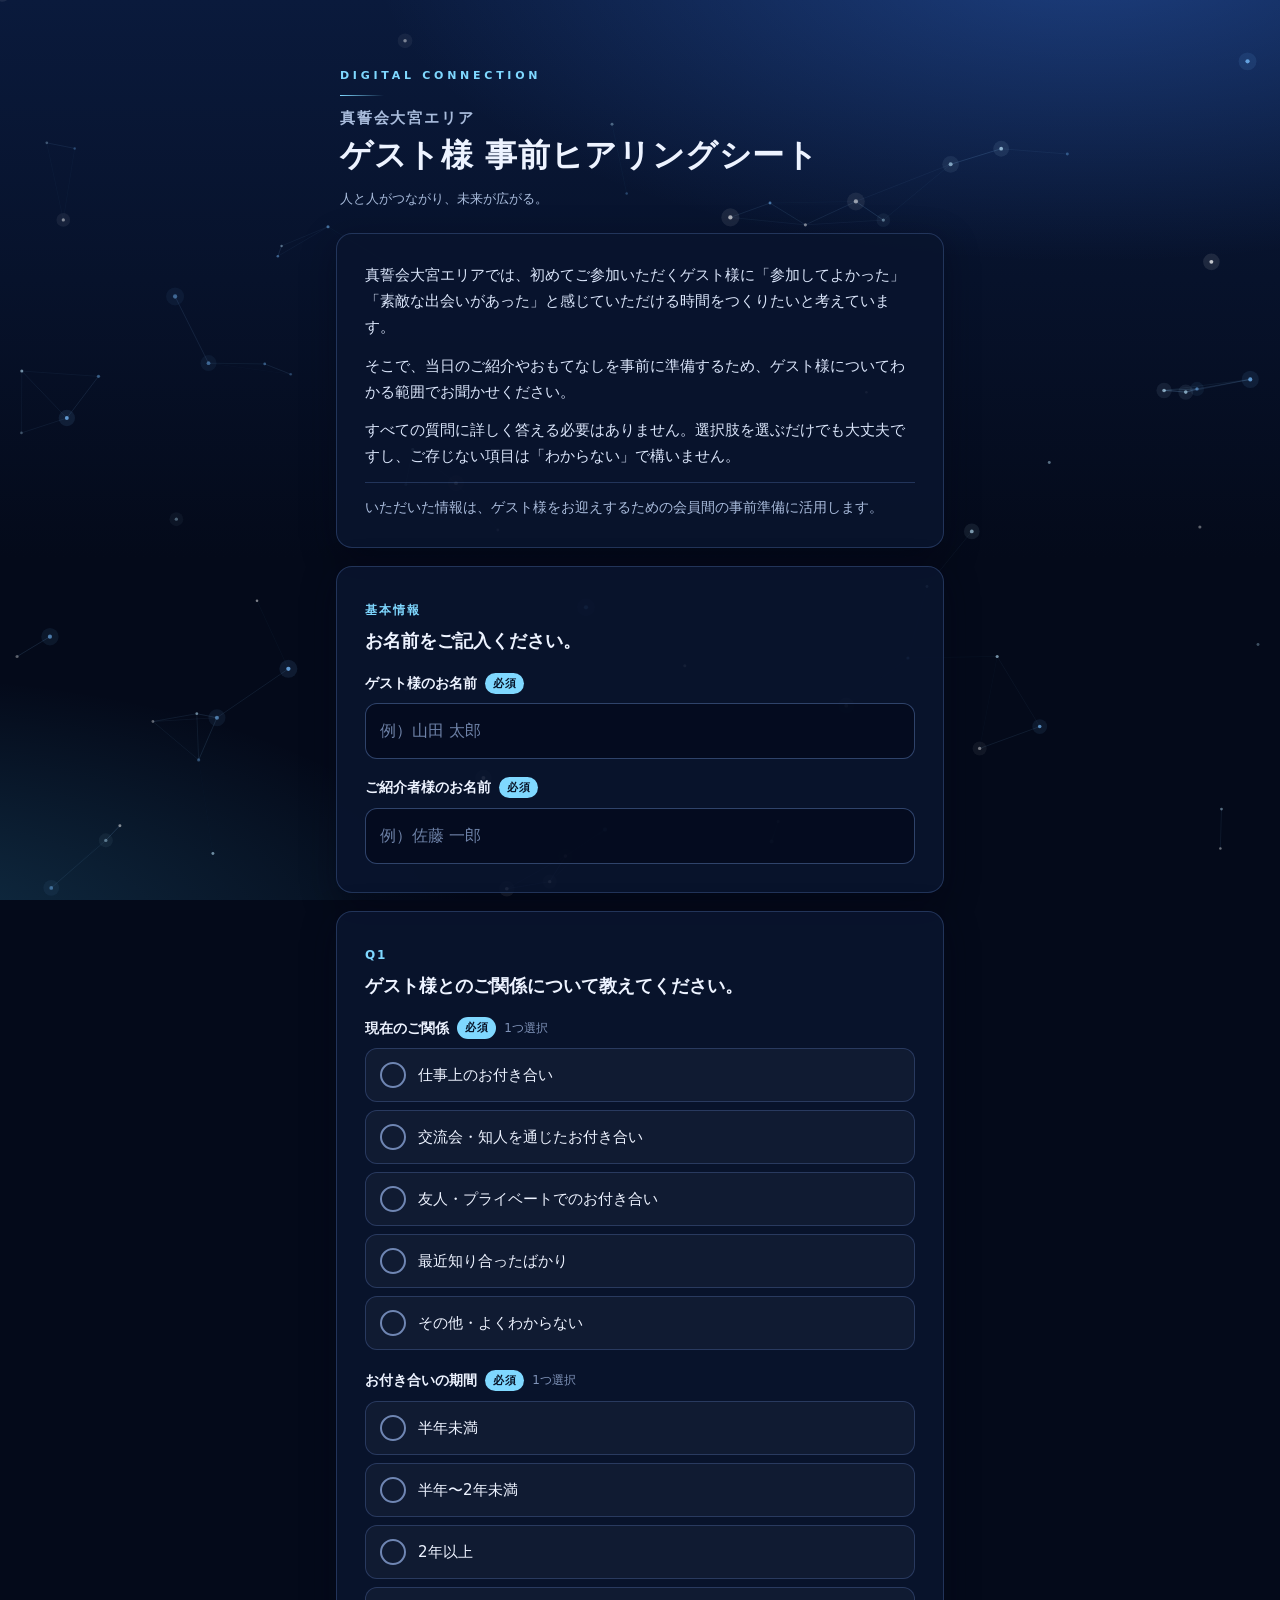
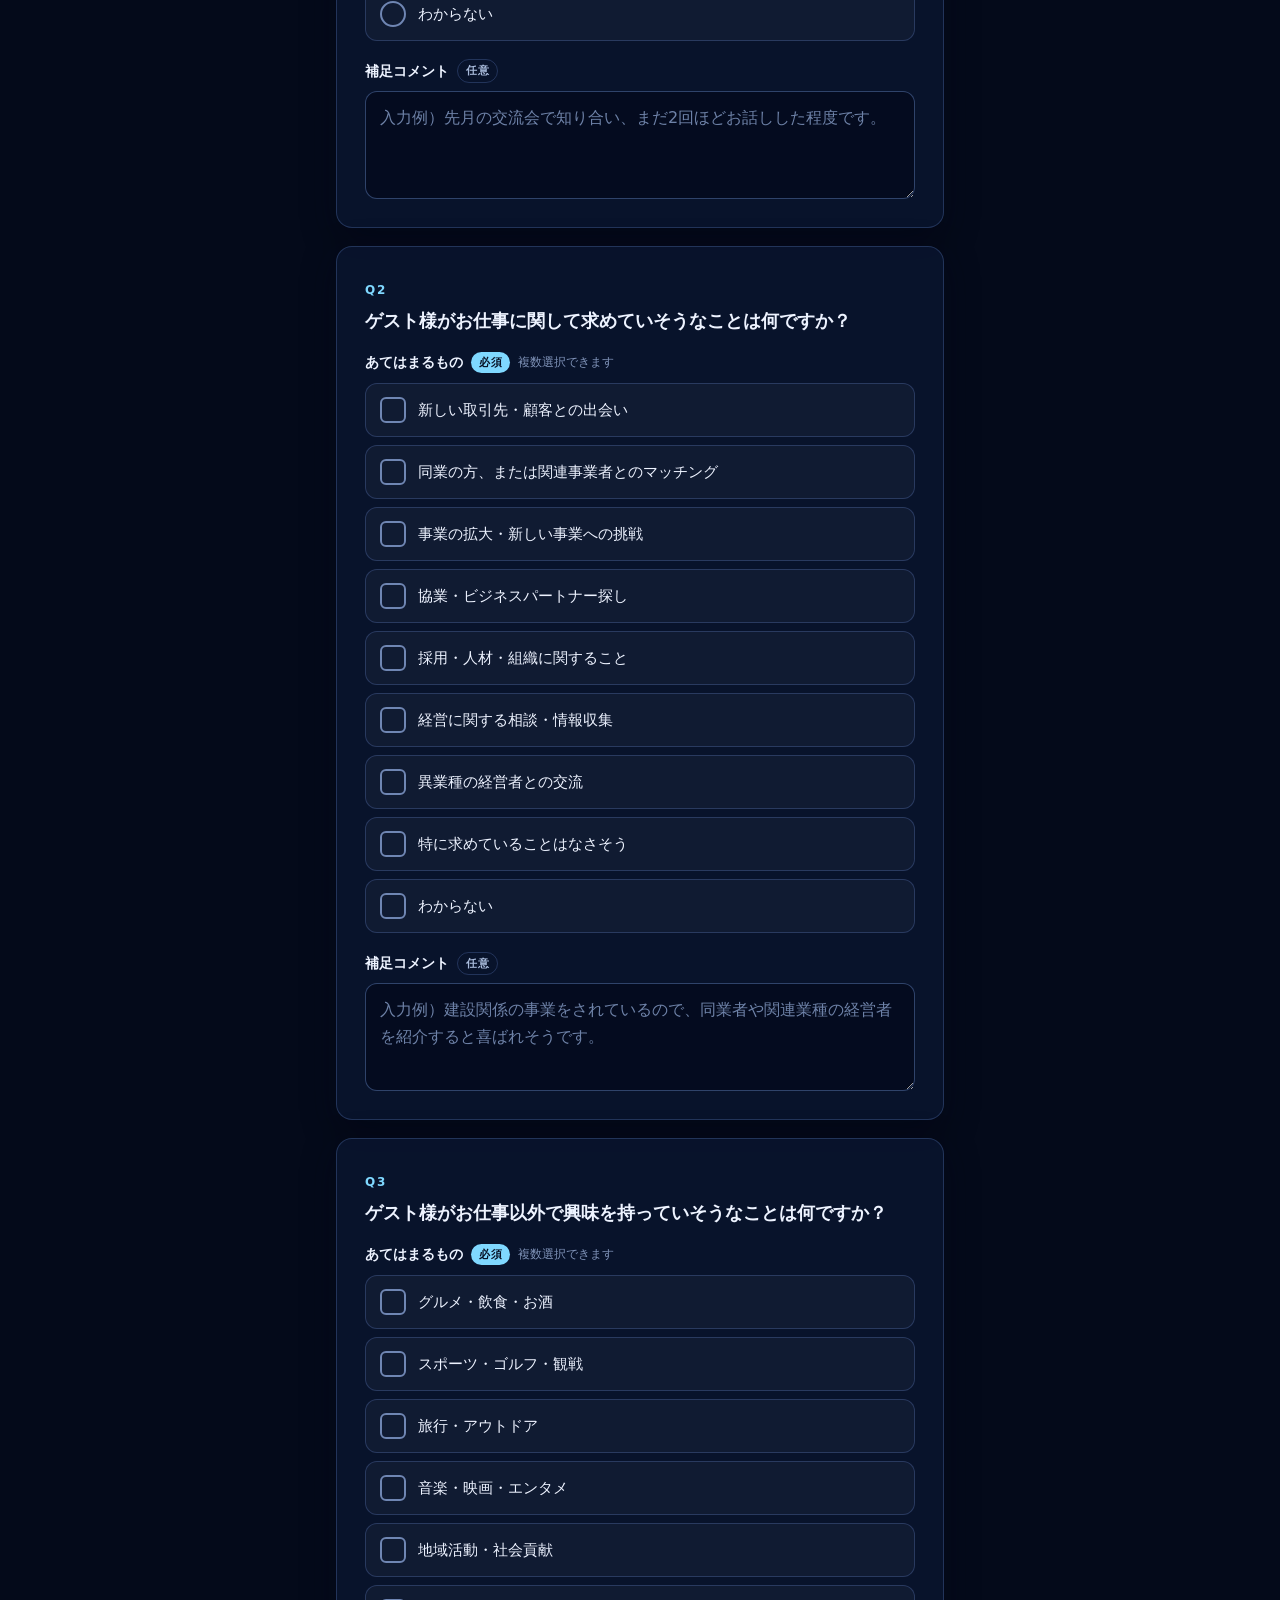
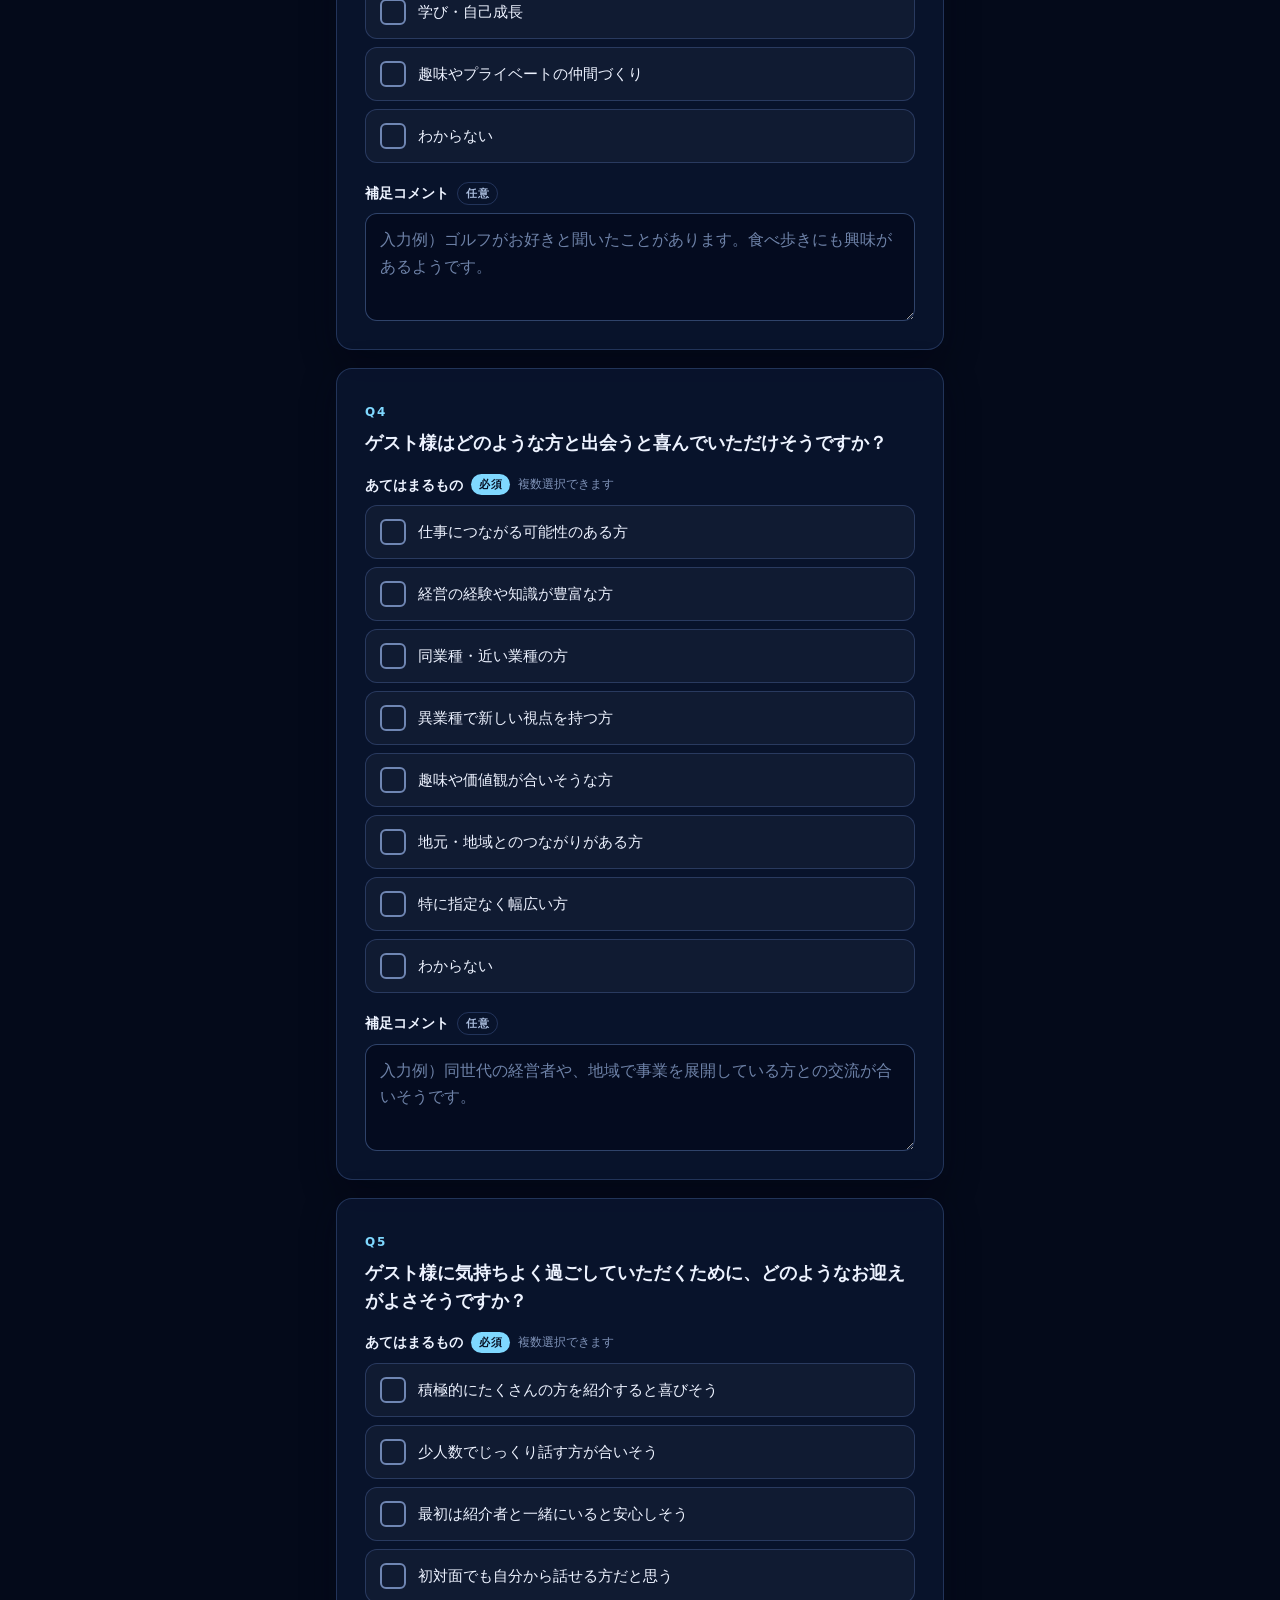
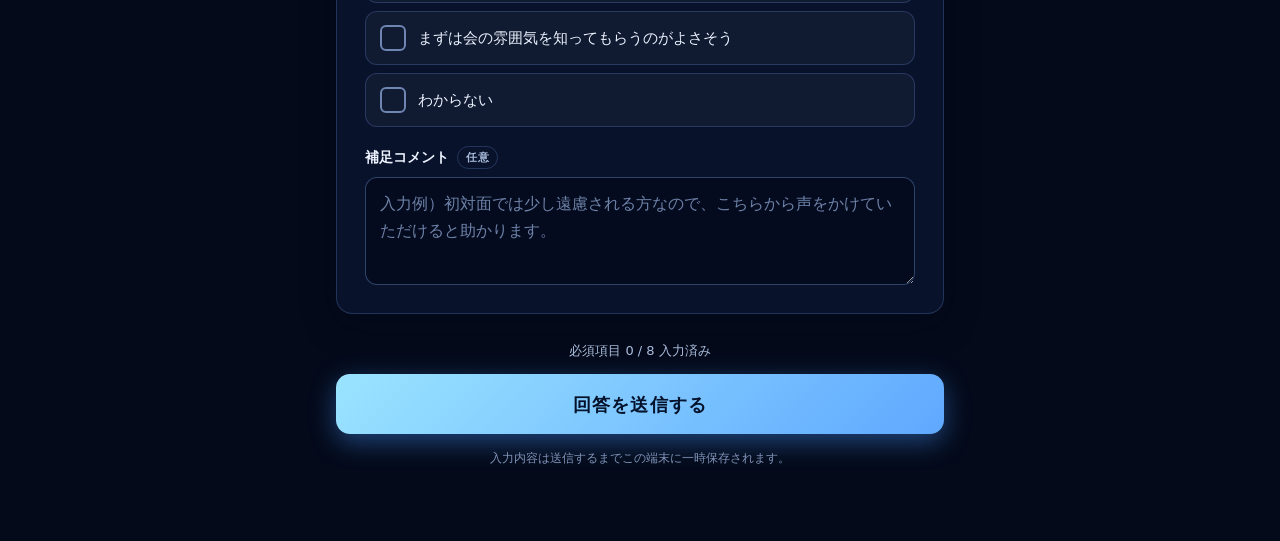
==== index.html @ bcf7fcce "真誓会大宮エリア ゲスト様事前ヒアリング 画面一式 Co-Authored-By: Claude Fable 5.2 <noreply@anthropic.com>" ====
<!doctype html>
<html lang="ja">
<head>
<meta charset="utf-8">
<meta name="viewport" content="width=device-width, initial-scale=1, viewport-fit=cover">
<meta name="robots" content="noindex, nofollow, noarchive">
<meta name="referrer" content="no-referrer">
<meta name="format-detection" content="telephone=no">
<meta name="theme-color" content="#0a1a3c">
<title>真誓会大宮エリア ゲスト様 事前ヒアリングシート</title>
<link rel="stylesheet" href="css/style.css">
</head>
<body>
<div class="bg-base" aria-hidden="true"></div>
<canvas id="bg" aria-hidden="true"></canvas>

<main class="wrap">
  <header class="hero">
    <p class="eyebrow">DIGITAL CONNECTION</p>
    <h1><span class="org">真誓会大宮エリア</span>ゲスト様 事前ヒアリングシート</h1>
    <p class="tagline">人と人がつながり、未来が広がる。</p>
  </header>

  <div id="formView">
    <section class="card intro" aria-label="ご案内">
      <p>真誓会大宮エリアでは、初めてご参加いただくゲスト様に「参加してよかった」「素敵な出会いがあった」と感じていただける時間をつくりたいと考えています。</p>
      <p>そこで、当日のご紹介やおもてなしを事前に準備するため、ゲスト様についてわかる範囲でお聞かせください。</p>
      <p>すべての質問に詳しく答える必要はありません。選択肢を選ぶだけでも大丈夫ですし、ご存じない項目は「わからない」で構いません。</p>
      <p class="purpose">いただいた情報は、ゲスト様をお迎えするための会員間の事前準備に活用します。</p>
    </section>

    <form id="form" novalidate autocomplete="off">
      <section class="card" aria-labelledby="basicTitle">
        <span class="qno">基本情報</span>
        <h2 id="basicTitle">お名前をご記入ください。</h2>
        <div class="field" id="wrap-guest">
          <label class="field-label" for="guest">ゲスト様のお名前 <span class="tag req">必須</span></label>
          <input type="text" id="guest" name="guest" maxlength="60" placeholder="例）山田 太郎" enterkeyhint="next" aria-describedby="err-guest">
          <p class="err" id="err-guest" role="alert"></p>
        </div>
        <div class="field" id="wrap-introducer">
          <label class="field-label" for="introducer">ご紹介者様のお名前 <span class="tag req">必須</span></label>
          <input type="text" id="introducer" name="introducer" maxlength="60" placeholder="例）佐藤 一郎" enterkeyhint="next" aria-describedby="err-introducer">
          <p class="err" id="err-introducer" role="alert"></p>
        </div>
      </section>

      <div id="questions"></div>

      <div class="submit-area">
        <p class="notice" id="formError" role="alert" hidden></p>
        <p class="progress" id="progress" aria-live="polite"></p>
        <button type="submit" class="btn" id="submitBtn">回答を送信する</button>
        <p class="note-small">入力内容は送信するまでこの端末に一時保存されます。</p>
      </div>
    </form>
  </div>

  <section class="card done" id="doneView" hidden tabindex="-1" aria-labelledby="doneTitle">
    <div class="mark" aria-hidden="true">
      <svg width="30" height="30" viewBox="0 0 30 30"><path d="M6 15.5l6 6L24 8.5" fill="none" stroke="#7fd8ff" stroke-width="3" stroke-linecap="round" stroke-linejoin="round"/></svg>
    </div>
    <h2 id="doneTitle">ご回答ありがとうございました。</h2>
    <p>いただいた情報をもとに、ゲスト様にとって有意義な時間となるよう、真誓会大宮エリアの会員一同でお迎えいたします。</p>
    <button type="button" class="btn ghost" id="againBtn">別のゲスト様について回答する</button>
  </section>
</main>

<script src="js/config.js"></script>
<script src="js/questions.js"></script>
<script src="js/bg.js"></script>
<script src="js/form.js"></script>
</body>
</html>
---- css/style.css ----
:root {
  --bg0: #040a1a;
  --bg1: #0a1a3c;
  --card: rgba(9, 20, 46, 0.9);
  --card-line: rgba(130, 175, 255, 0.22);
  --text: #edf3ff;
  --sub: #a9bcdc;
  --faint: #7f93b8;
  --cyan: #7fd8ff;
  --blue: #4f93ff;
  --sel-bg: rgba(79, 147, 255, 0.24);
  --err: #ffb4a8;
  --err-bg: rgba(255, 110, 90, 0.14);
  --radius: 16px;
  color-scheme: dark;
}
* { box-sizing: border-box; }
html { -webkit-text-size-adjust: 100%; text-size-adjust: 100%; }
body {
  margin: 0;
  min-height: 100vh;
  color: var(--text);
  background: var(--bg0);
  font-family: "Hiragino Sans", "Hiragino Kaku Gothic ProN", "Yu Gothic UI", "Yu Gothic", "Noto Sans JP", "BIZ UDPGothic", Meiryo, system-ui, sans-serif;
  font-size: 16px;
  line-height: 1.75;
  -webkit-font-smoothing: antialiased;
}
/* 背景：静止したグラデーションの上に、光点のキャンバスを重ねる。どちらも操作を受け取らない */
.bg-base, #bg {
  position: fixed; left: 0; top: 0; width: 100vw; height: 100vh; height: 100lvh;
  pointer-events: none; z-index: 0;
}
.bg-base {
  background:
    radial-gradient(90% 55% at 85% -5%, rgba(64, 132, 255, 0.34), transparent 62%),
    radial-gradient(80% 50% at -10% 105%, rgba(70, 200, 255, 0.2), transparent 60%),
    linear-gradient(180deg, var(--bg1) 0%, var(--bg0) 62%);
}
.wrap { position: relative; z-index: 1; width: 100%; max-width: 640px; margin: 0 auto; padding: 28px 16px 72px; }
.wrap.wide { max-width: 860px; }

.hero { padding: 18px 4px 22px; }
.eyebrow { margin: 0 0 12px; font-size: 11px; letter-spacing: 0.34em; color: var(--cyan); font-weight: 600; }
.eyebrow::after { content: ""; display: block; width: 44px; height: 1px; margin-top: 10px; background: linear-gradient(90deg, var(--cyan), transparent); }
h1 { margin: 0; font-size: 26px; line-height: 1.4; font-weight: 700; letter-spacing: 0.02em; text-wrap: balance; }
h1 .org { display: block; font-size: 15px; font-weight: 600; color: var(--sub); letter-spacing: 0.12em; margin-bottom: 4px; }
.tagline { margin: 10px 0 0; font-size: 13px; color: var(--sub); }

.card {
  background: var(--card);
  border: 1px solid var(--card-line);
  border-radius: var(--radius);
  padding: 22px 18px;
  margin: 0 0 18px;
  box-shadow: 0 10px 34px rgba(0, 6, 22, 0.42);
}
.card p { margin: 0 0 12px; }
.card p:last-child { margin-bottom: 0; }
.intro { font-size: 15px; color: #dbe6fb; }
.intro .purpose { padding-top: 12px; border-top: 1px solid var(--card-line); color: var(--sub); font-size: 14px; }

.qno { display: inline-block; font-size: 12px; font-weight: 700; letter-spacing: 0.16em; color: var(--cyan); margin-bottom: 6px; }
h2 { margin: 0 0 16px; font-size: 18px; line-height: 1.55; font-weight: 700; text-wrap: pretty; }
.part { margin: 0 0 18px; padding: 0; border: 0; min-width: 0; }
.part-label, .field-label { display: flex; flex-wrap: wrap; align-items: center; gap: 8px; margin: 0 0 8px; padding: 0; font-size: 14px; font-weight: 700; color: var(--text); }
.tag { font-size: 11px; font-weight: 700; padding: 1px 8px; border-radius: 99px; letter-spacing: 0.06em; white-space: nowrap; }
.tag.req { color: #071226; background: var(--cyan); }
.tag.opt { color: var(--sub); border: 1px solid var(--card-line); }
.hint { font-size: 12px; font-weight: 400; color: var(--faint); }

.opts { display: grid; gap: 8px; }
.opt { position: relative; display: block; }
.opt input { position: absolute; opacity: 0; width: 1px; height: 1px; margin: 0; left: 18px; top: 50%; }
.opt span {
  display: flex; align-items: center; gap: 12px;
  min-height: 54px; padding: 11px 14px;
  border: 1px solid var(--card-line); border-radius: 12px;
  background: rgba(255, 255, 255, 0.035);
  font-size: 15px; line-height: 1.5; cursor: pointer;
  transition: background-color 0.15s, border-color 0.15s;
  -webkit-tap-highlight-color: transparent; user-select: none;
}
.opt span::before {
  content: ""; flex: 0 0 22px; width: 22px; height: 22px;
  border: 2px solid #6f86b3; border-radius: 6px; background: transparent center / 14px no-repeat;
}
.opt input[type="radio"] + span::before { border-radius: 50%; }
.opt input:checked + span { background: var(--sel-bg); border-color: var(--cyan); color: #fff; font-weight: 700; }
.opt input:checked + span::before {
  border-color: var(--cyan); background-color: var(--cyan);
  background-image: url("data:image/svg+xml,%3Csvg xmlns='http://www.w3.org/2000/svg' viewBox='0 0 14 14'%3E%3Cpath d='M2.5 7.4l3 3 6-6.6' fill='none' stroke='%23071226' stroke-width='2.2' stroke-linecap='round' stroke-linejoin='round'/%3E%3C/svg%3E");
}
.opt input:focus-visible + span { outline: 2px solid #fff; outline-offset: 2px; }

input[type="text"], input[type="search"], textarea {
  display: block; width: 100%;
  font: inherit; font-size: 16px; color: var(--text);
  background: rgba(2, 8, 24, 0.6);
  border: 1px solid rgba(130, 175, 255, 0.34); border-radius: 12px;
  padding: 13px 14px; min-height: 52px;
  -webkit-appearance: none; appearance: none;
}
textarea { resize: vertical; min-height: 96px; line-height: 1.65; }
input::placeholder, textarea::placeholder { color: #6e82a8; opacity: 1; }
input:focus, textarea:focus { outline: none; border-color: var(--cyan); box-shadow: 0 0 0 3px rgba(127, 216, 255, 0.22); }
.field { margin: 0 0 16px; }
.field:last-child, .part:last-child { margin-bottom: 0; }

.err { display: none; margin: 8px 0 0; padding: 8px 12px; border-radius: 10px; font-size: 14px; font-weight: 700; color: var(--err); background: var(--err-bg); border: 1px solid rgba(255, 140, 120, 0.4); }
.err.on { display: block; }
.has-err > .opts .opt span, .has-err > input { border-color: rgba(255, 140, 120, 0.7); }

.submit-area { margin-top: 26px; }
.progress { margin: 0 0 12px; font-size: 13px; color: var(--sub); text-align: center; }
.btn {
  display: flex; align-items: center; justify-content: center; gap: 10px;
  width: 100%; min-height: 60px; padding: 14px 20px;
  font: inherit; font-size: 18px; font-weight: 700; letter-spacing: 0.06em;
  color: #04122b; border: 0; border-radius: 14px; cursor: pointer;
  background: linear-gradient(135deg, #9be4ff 0%, #5fa8ff 100%);
  box-shadow: 0 8px 26px rgba(70, 150, 255, 0.42);
  -webkit-tap-highlight-color: transparent;
}
.btn:active { transform: translateY(1px); }
.btn:focus-visible { outline: 3px solid #fff; outline-offset: 3px; }
.btn[disabled] { opacity: 0.7; cursor: default; }
.btn.ghost { min-height: 50px; font-size: 15px; color: var(--text); background: rgba(255, 255, 255, 0.06); border: 1px solid var(--card-line); box-shadow: none; letter-spacing: 0.02em; }
.btn.small { width: auto; min-height: 46px; padding: 8px 16px; font-size: 14px; }
.spin { width: 20px; height: 20px; border: 3px solid rgba(4, 18, 43, 0.25); border-top-color: #04122b; border-radius: 50%; animation: spin 0.8s linear infinite; }
.ghost .spin, .loading .spin { border-color: rgba(255, 255, 255, 0.2); border-top-color: var(--cyan); }
@keyframes spin { to { transform: rotate(360deg); } }
.notice { margin: 0 0 14px; padding: 12px 14px; border-radius: 12px; font-size: 15px; font-weight: 700; color: var(--err); background: var(--err-bg); border: 1px solid rgba(255, 140, 120, 0.45); }
.note-small { margin: 14px 0 0; font-size: 12px; color: var(--faint); text-align: center; }

.done { text-align: center; padding: 38px 20px; }
.done .mark { width: 64px; height: 64px; margin: 0 auto 18px; border-radius: 50%; display: grid; place-items: center; background: rgba(127, 216, 255, 0.16); border: 1px solid var(--cyan); }
.done h2 { font-size: 21px; }
.done p { font-size: 15px; color: #dbe6fb; text-align: left; }
.done .btn { margin-top: 22px; }
[hidden] { display: none !important; }

/* ---- 一覧・詳細（閲覧用） ---- */
.stats { display: grid; grid-template-columns: 1fr 1fr; gap: 12px; margin-bottom: 18px; }
.stat { background: var(--card); border: 1px solid var(--card-line); border-radius: var(--radius); padding: 14px 16px; }
.stat b { display: block; font-size: 30px; line-height: 1.2; font-weight: 700; font-variant-numeric: tabular-nums; }
.stat span { font-size: 12px; color: var(--sub); letter-spacing: 0.06em; }
.tools { display: grid; grid-template-columns: 1fr 1fr; gap: 10px; }
.tools .row { grid-column: 1 / -1; display: flex; gap: 10px; flex-wrap: wrap; }
.tools .row .btn { flex: 1 1 140px; }
.tools label { font-size: 12px; color: var(--sub); display: block; margin-bottom: 4px; }
.list-head { display: flex; align-items: baseline; justify-content: space-between; gap: 10px; margin: 0 4px 10px; }
.list-head h2 { margin: 0; font-size: 16px; }
.list-head span { font-size: 12px; color: var(--sub); }
.list { list-style: none; margin: 0 0 16px; padding: 0; display: grid; gap: 8px; }
.item {
  display: grid; grid-template-columns: auto 1fr auto; align-items: center; gap: 4px 14px;
  width: 100%; min-height: 64px; padding: 12px 16px; text-align: left;
  font: inherit; color: var(--text); cursor: pointer;
  background: var(--card); border: 1px solid var(--card-line); border-radius: 14px;
  -webkit-tap-highlight-color: transparent;
}
.item:hover, .item:focus-visible { border-color: var(--cyan); outline: none; }
.item time { font-size: 13px; color: var(--sub); font-variant-numeric: tabular-nums; white-space: nowrap; }
.item .name { font-size: 17px; font-weight: 700; overflow-wrap: anywhere; }
.item .by { grid-column: 2; font-size: 12px; color: var(--faint); overflow-wrap: anywhere; }
.item .chev { grid-row: 1 / span 2; grid-column: 3; color: var(--faint); }
.empty, .loading { padding: 28px 12px; text-align: center; color: var(--sub); font-size: 14px; display: flex; gap: 10px; align-items: center; justify-content: center; }
.detail-head { display: flex; gap: 10px; flex-wrap: wrap; margin-bottom: 14px; }
.kv { display: grid; grid-template-columns: 7.5em 1fr; gap: 6px 12px; margin: 0; font-size: 15px; }
.kv dt { color: var(--sub); font-size: 13px; padding-top: 2px; }
.kv dd { margin: 0; font-weight: 700; overflow-wrap: anywhere; }
.ans .sub-label { margin: 12px 0 6px; font-size: 12px; color: var(--sub); font-weight: 700; }
.chips { display: flex; flex-wrap: wrap; gap: 8px; margin: 0; padding: 0; list-style: none; }
.chips li { padding: 6px 12px; border-radius: 10px; font-size: 14px; line-height: 1.5; background: var(--sel-bg); border: 1px solid rgba(127, 216, 255, 0.5); }
.memo { margin: 6px 0 0; padding: 10px 12px; border-radius: 10px; background: rgba(2, 8, 24, 0.55); border: 1px solid var(--card-line); font-size: 15px; white-space: pre-wrap; overflow-wrap: anywhere; }
.memo.none { color: var(--faint); }
.toast { position: fixed; left: 50%; bottom: 24px; transform: translateX(-50%); z-index: 5; padding: 10px 18px; border-radius: 99px; background: #e9f3ff; color: #04122b; font-size: 14px; font-weight: 700; box-shadow: 0 8px 24px rgba(0, 0, 0, 0.4); max-width: calc(100vw - 32px); }

@media (min-width: 700px) {
  .wrap { padding-top: 48px; }
  h1 { font-size: 32px; }
  .card { padding: 28px 28px; }
  .tools { grid-template-columns: 1fr 1fr auto; align-items: end; }
  .tools .row { grid-column: auto; flex-wrap: nowrap; }
  .tools .row .btn { flex: 0 0 auto; }
}
@media (max-width: 400px) {
  .item { grid-template-columns: 1fr auto; }
  .item time { grid-column: 1; }
  .item .name, .item .by { grid-column: 1; }
  .item .chev { grid-column: 2; grid-row: 1 / span 3; }
}
@media (prefers-reduced-motion: reduce) {
  .spin { animation-duration: 2s; }
  .opt span { transition: none; }
}
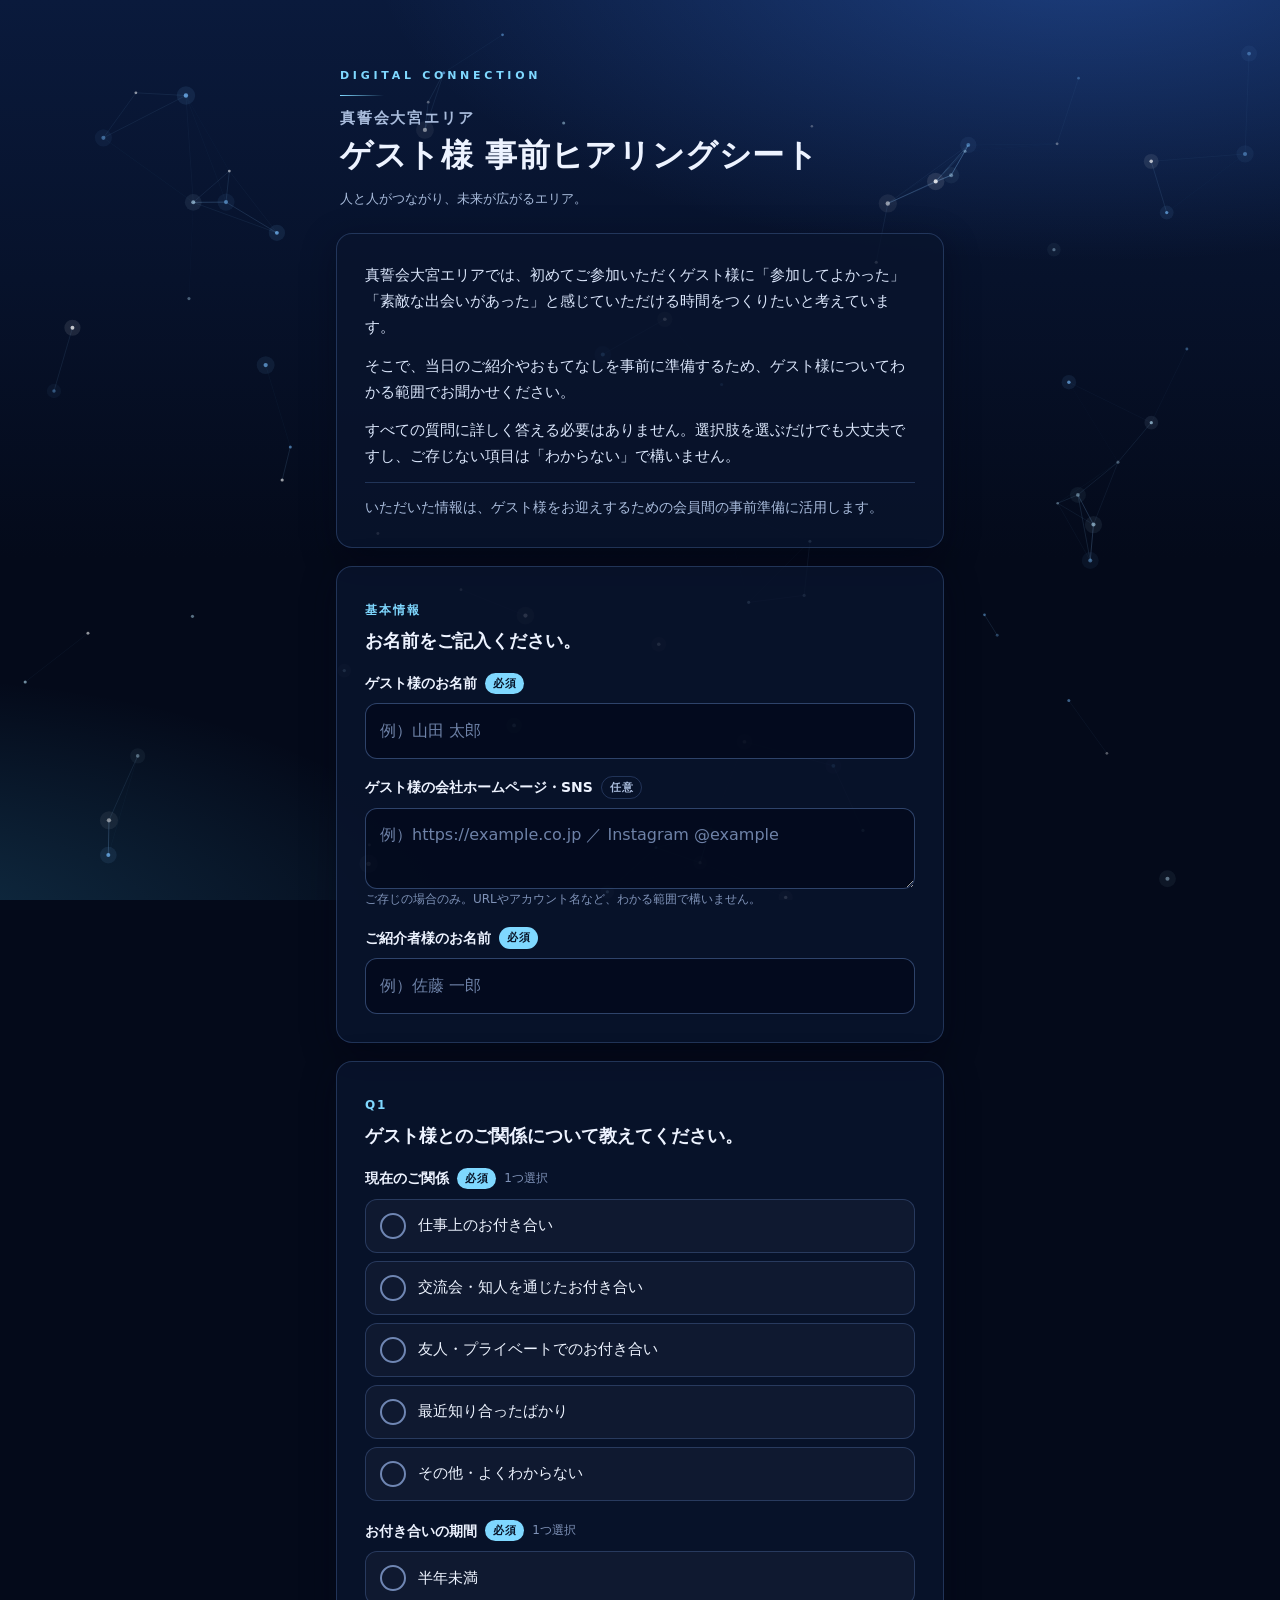
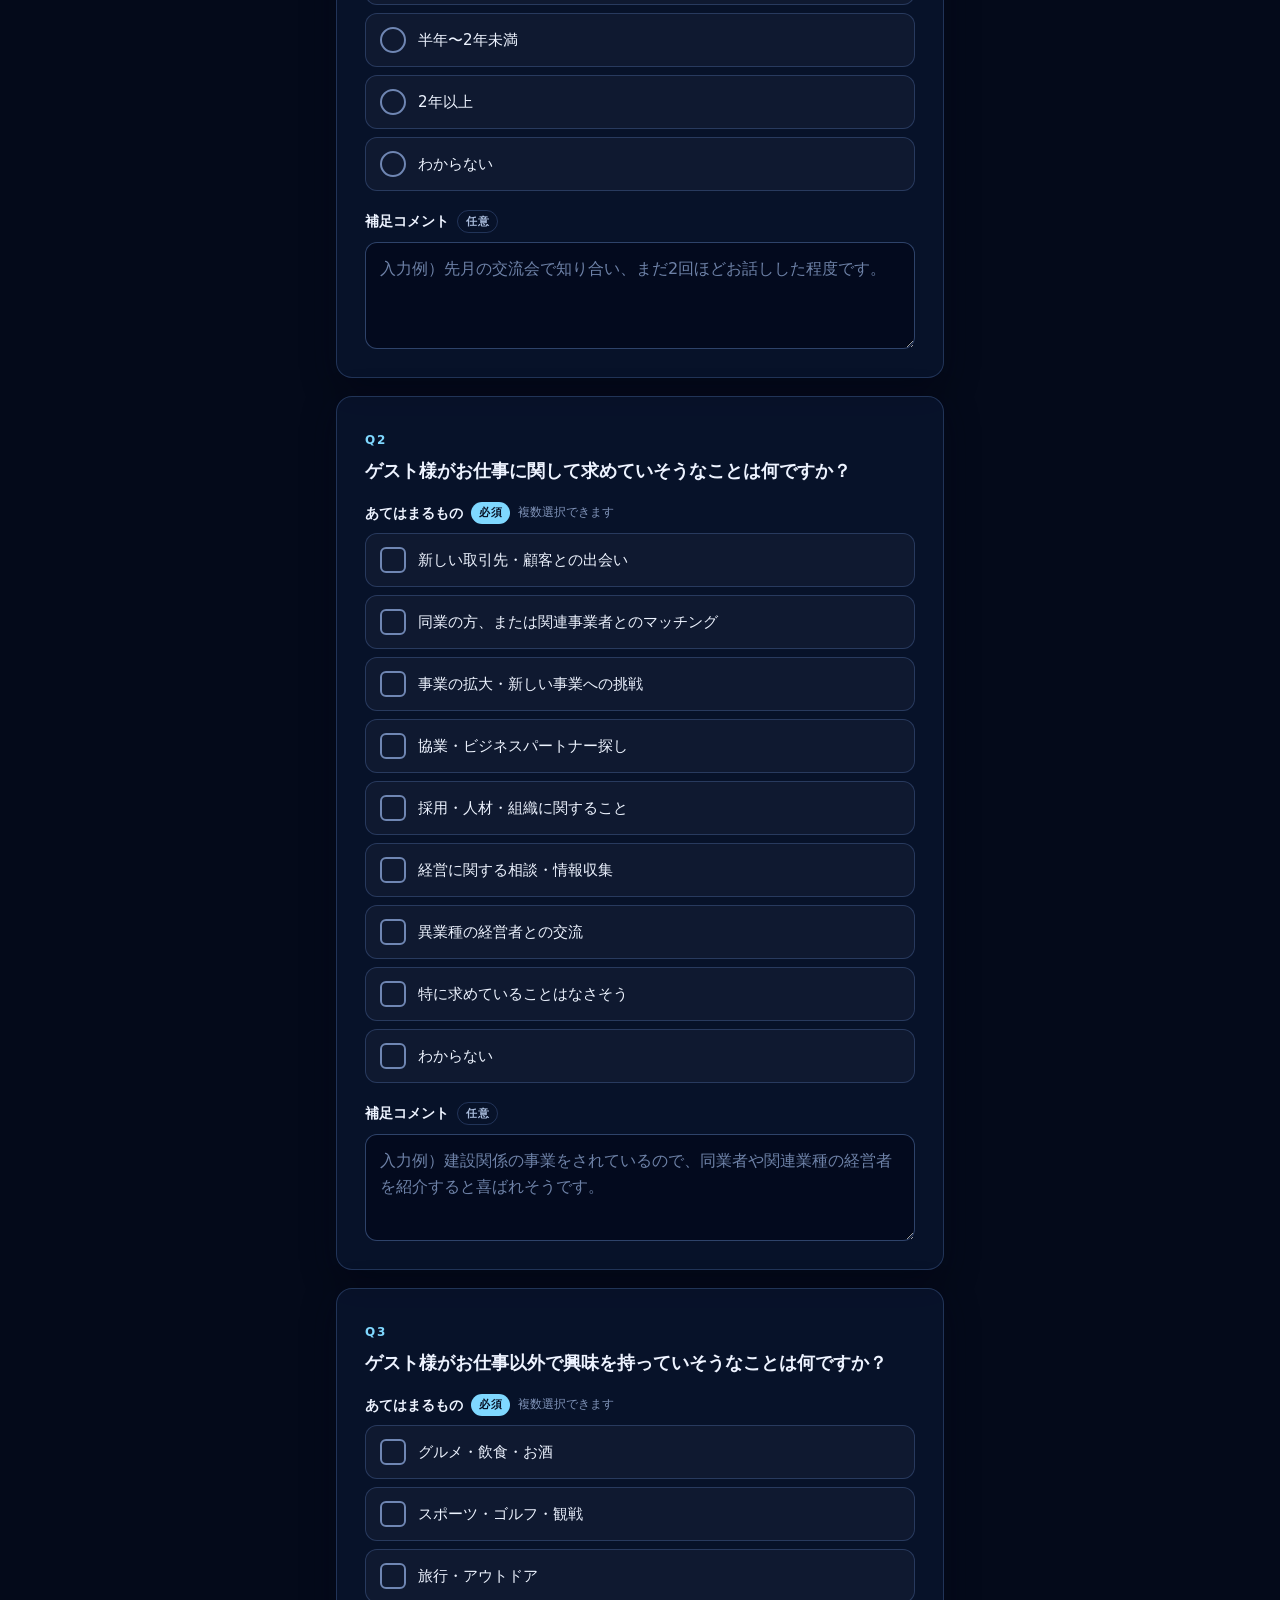
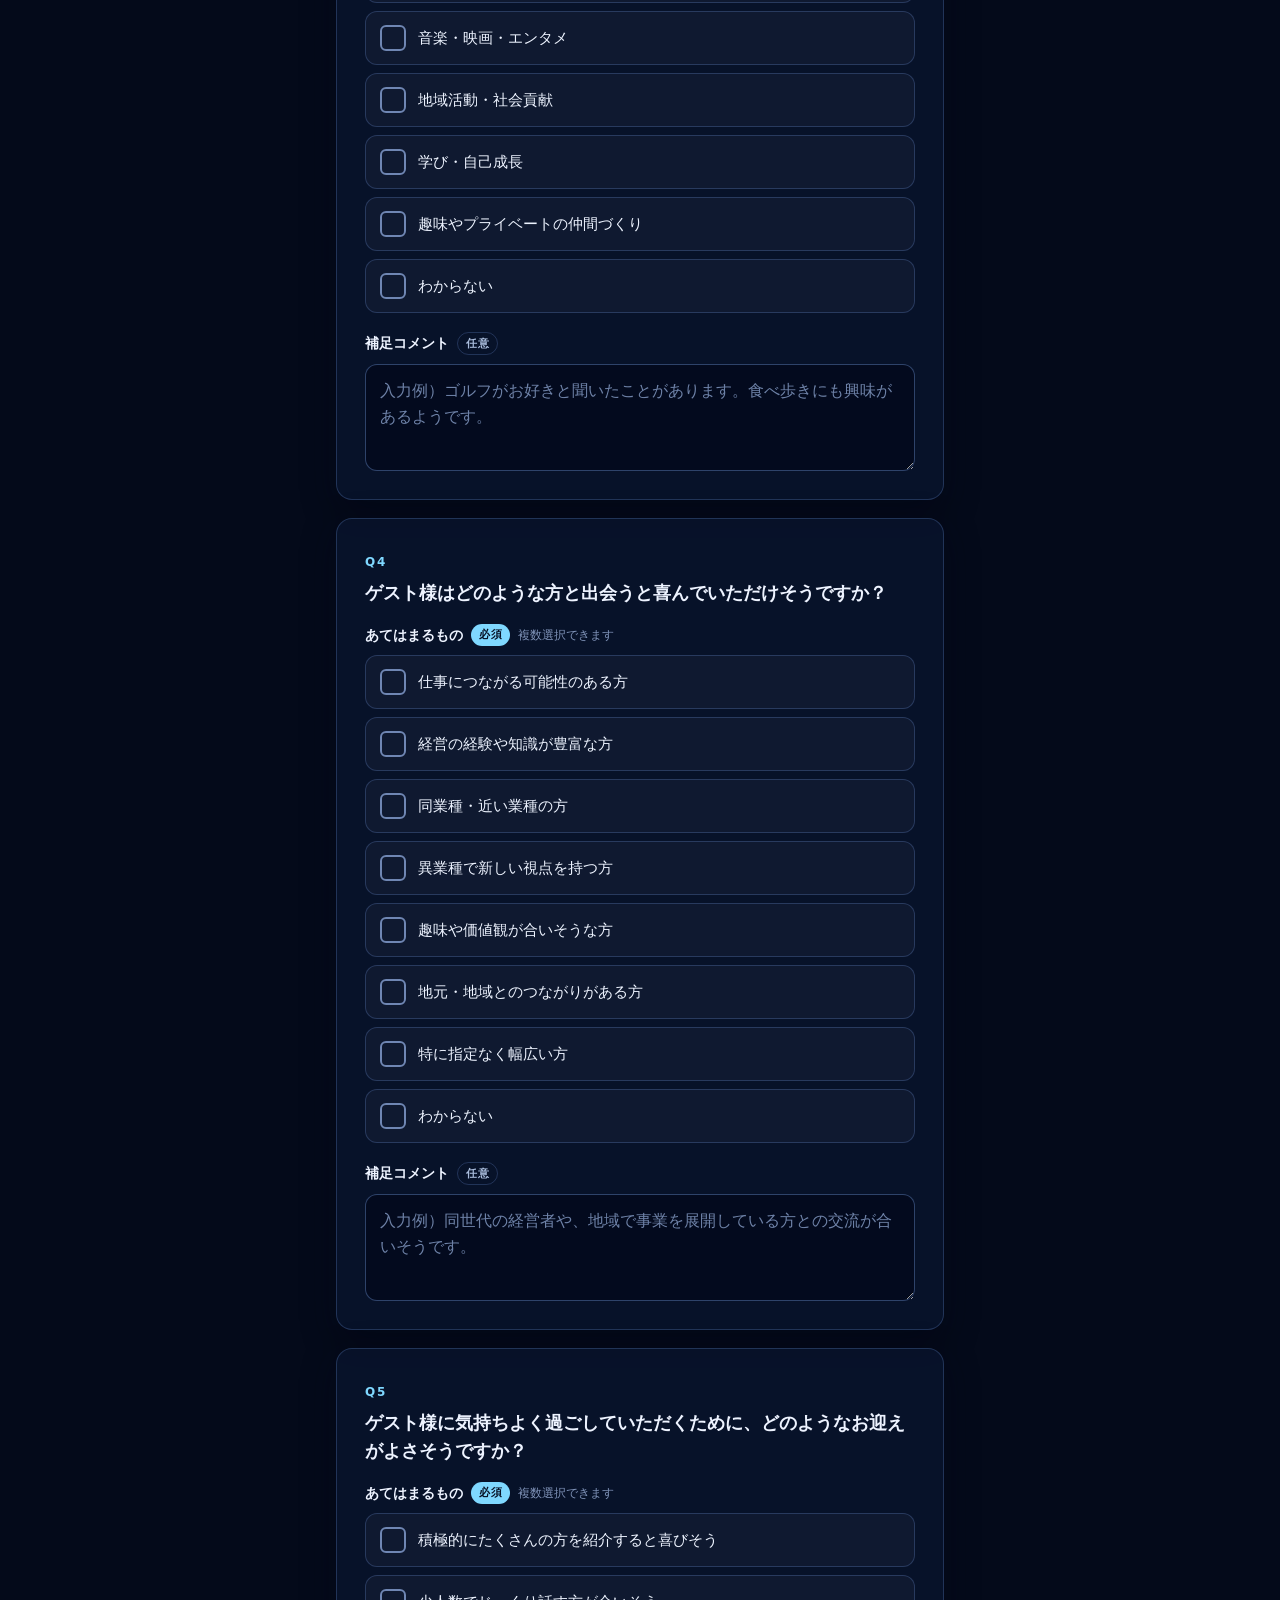
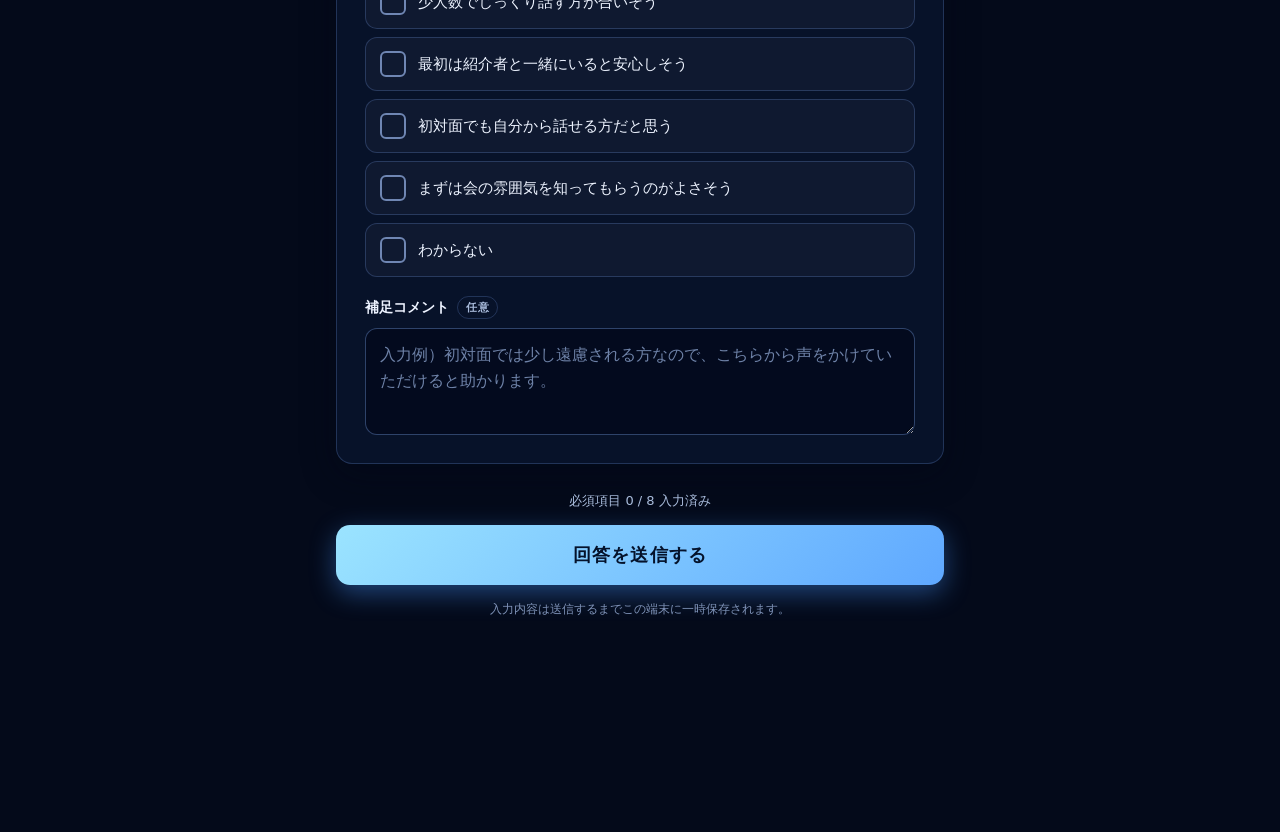
==== commit 81d6e6f0: "題名を1行表示、流れ星と月の背景、会社HP・SNSの任意欄を追加 Co-Authored-By: Claude Fable 5.2 <noreply@anthropic.com>" ====
--- a/index.html
+++ b/index.html
@@ -17,8 +17,8 @@
 <main class="wrap">
   <header class="hero">
     <p class="eyebrow">DIGITAL CONNECTION</p>
-    <h1><span class="org">真誓会大宮エリア</span>ゲスト様 事前ヒアリングシート</h1>
-    <p class="tagline">人と人がつながり、未来が広がる。</p>
+    <h1><span class="org">真誓会大宮エリア</span><span class="title-line" id="titleLine">ゲスト様 事前ヒアリングシート</span></h1>
+    <p class="tagline">人と人がつながり、未来が広がるエリア。</p>
   </header>
 
   <div id="formView">
@@ -37,6 +37,12 @@
           <label class="field-label" for="guest">ゲスト様のお名前 <span class="tag req">必須</span></label>
           <input type="text" id="guest" name="guest" maxlength="60" placeholder="例）山田 太郎" enterkeyhint="next" aria-describedby="err-guest">
           <p class="err" id="err-guest" role="alert"></p>
+        </div>
+        <div class="field" id="wrap-guest_link">
+          <label class="field-label" for="guest_link">ゲスト様の会社ホームページ・SNS <span class="tag opt">任意</span></label>
+          <textarea class="short" id="guest_link" name="guest_link" rows="2" maxlength="300" placeholder="例）https://example.co.jp ／ Instagram @example" autocapitalize="off" autocorrect="off" spellcheck="false" aria-describedby="err-guest_link"></textarea>
+          <p class="hint-line">ご存じの場合のみ。URLやアカウント名など、わかる範囲で構いません。</p>
+          <p class="err" id="err-guest_link" role="alert"></p>
         </div>
         <div class="field" id="wrap-introducer">
           <label class="field-label" for="introducer">ご紹介者様のお名前 <span class="tag req">必須</span></label>
--- a/css/style.css
+++ b/css/style.css
@@ -1,7 +1,7 @@
 :root {
   --bg0: #040a1a;
   --bg1: #0a1a3c;
-  --card: rgba(9, 20, 46, 0.9);
+  --card: rgba(9, 20, 46, 0.8);
   --card-line: rgba(130, 175, 255, 0.22);
   --text: #edf3ff;
   --sub: #a9bcdc;
@@ -27,16 +27,32 @@
   -webkit-font-smoothing: antialiased;
 }
 /* 背景：静止したグラデーションの上に、光点のキャンバスを重ねる。どちらも操作を受け取らない */
-.bg-base, #bg {
+.bg-base, #bg, .fx {
   position: fixed; left: 0; top: 0; width: 100vw; height: 100vh; height: 100lvh;
   pointer-events: none; z-index: 0;
 }
+.fx { z-index: 2; }
 .bg-base {
   background:
     radial-gradient(90% 55% at 85% -5%, rgba(64, 132, 255, 0.34), transparent 62%),
     radial-gradient(80% 50% at -10% 105%, rgba(70, 200, 255, 0.2), transparent 60%),
     linear-gradient(180deg, var(--bg1) 0%, var(--bg0) 62%);
 }
+/* 月：スクロールに合わせて画面の下端から昇る。位置と濃さは bg.js が決める */
+.moon {
+  position: fixed; right: 7vw; bottom: 5vh; z-index: 0; pointer-events: none;
+  width: clamp(88px, 27vw, 150px); aspect-ratio: 1; border-radius: 50%;
+  opacity: 0; will-change: transform, opacity;
+  background:
+    radial-gradient(circle at 33% 30%, rgba(146, 166, 204, 0.5) 0, transparent 13%),
+    radial-gradient(circle at 63% 57%, rgba(146, 166, 204, 0.42) 0, transparent 17%),
+    radial-gradient(circle at 41% 72%, rgba(146, 166, 204, 0.36) 0, transparent 9%),
+    radial-gradient(circle at 72% 28%, rgba(146, 166, 204, 0.3) 0, transparent 8%),
+    radial-gradient(circle at 38% 34%, #fffef6 0%, #e7edf9 52%, #b4c2de 100%);
+  box-shadow: 0 0 36px 6px rgba(196, 220, 255, 0.34), 0 0 120px 44px rgba(110, 165, 255, 0.17);
+}
+/* 送信ボタンの下に、月が見える夜空の余白を取る */
+#formView { padding-bottom: clamp(96px, 24vw, 140px); }
 .wrap { position: relative; z-index: 1; width: 100%; max-width: 640px; margin: 0 auto; padding: 28px 16px 72px; }
 .wrap.wide { max-width: 860px; }
 
@@ -45,6 +61,7 @@
 .eyebrow::after { content: ""; display: block; width: 44px; height: 1px; margin-top: 10px; background: linear-gradient(90deg, var(--cyan), transparent); }
 h1 { margin: 0; font-size: 26px; line-height: 1.4; font-weight: 700; letter-spacing: 0.02em; text-wrap: balance; }
 h1 .org { display: block; font-size: 15px; font-weight: 600; color: var(--sub); letter-spacing: 0.12em; margin-bottom: 4px; }
+.title-line { display: block; white-space: nowrap; }
 .tagline { margin: 10px 0 0; font-size: 13px; color: var(--sub); }
 
 .card {
@@ -104,6 +121,8 @@
 textarea { resize: vertical; min-height: 96px; line-height: 1.65; }
 input::placeholder, textarea::placeholder { color: #6e82a8; opacity: 1; }
 input:focus, textarea:focus { outline: none; border-color: var(--cyan); box-shadow: 0 0 0 3px rgba(127, 216, 255, 0.22); }
+.hint-line { margin: 6px 2px 0; font-size: 12px; color: var(--faint); }
+textarea.short { min-height: 76px; }
 .field { margin: 0 0 16px; }
 .field:last-child, .part:last-child { margin-bottom: 0; }
 
@@ -169,7 +188,9 @@
 .detail-head { display: flex; gap: 10px; flex-wrap: wrap; margin-bottom: 14px; }
 .kv { display: grid; grid-template-columns: 7.5em 1fr; gap: 6px 12px; margin: 0; font-size: 15px; }
 .kv dt { color: var(--sub); font-size: 13px; padding-top: 2px; }
-.kv dd { margin: 0; font-weight: 700; overflow-wrap: anywhere; }
+.kv dd { margin: 0; font-weight: 700; overflow-wrap: anywhere; white-space: pre-wrap; }
+.kv dd.none { color: var(--faint); font-weight: 400; }
+.kv a { color: var(--cyan); text-underline-offset: 3px; }
 .ans .sub-label { margin: 12px 0 6px; font-size: 12px; color: var(--sub); font-weight: 700; }
 .chips { display: flex; flex-wrap: wrap; gap: 8px; margin: 0; padding: 0; list-style: none; }
 .chips li { padding: 6px 12px; border-radius: 10px; font-size: 14px; line-height: 1.5; background: var(--sel-bg); border: 1px solid rgba(127, 216, 255, 0.5); }
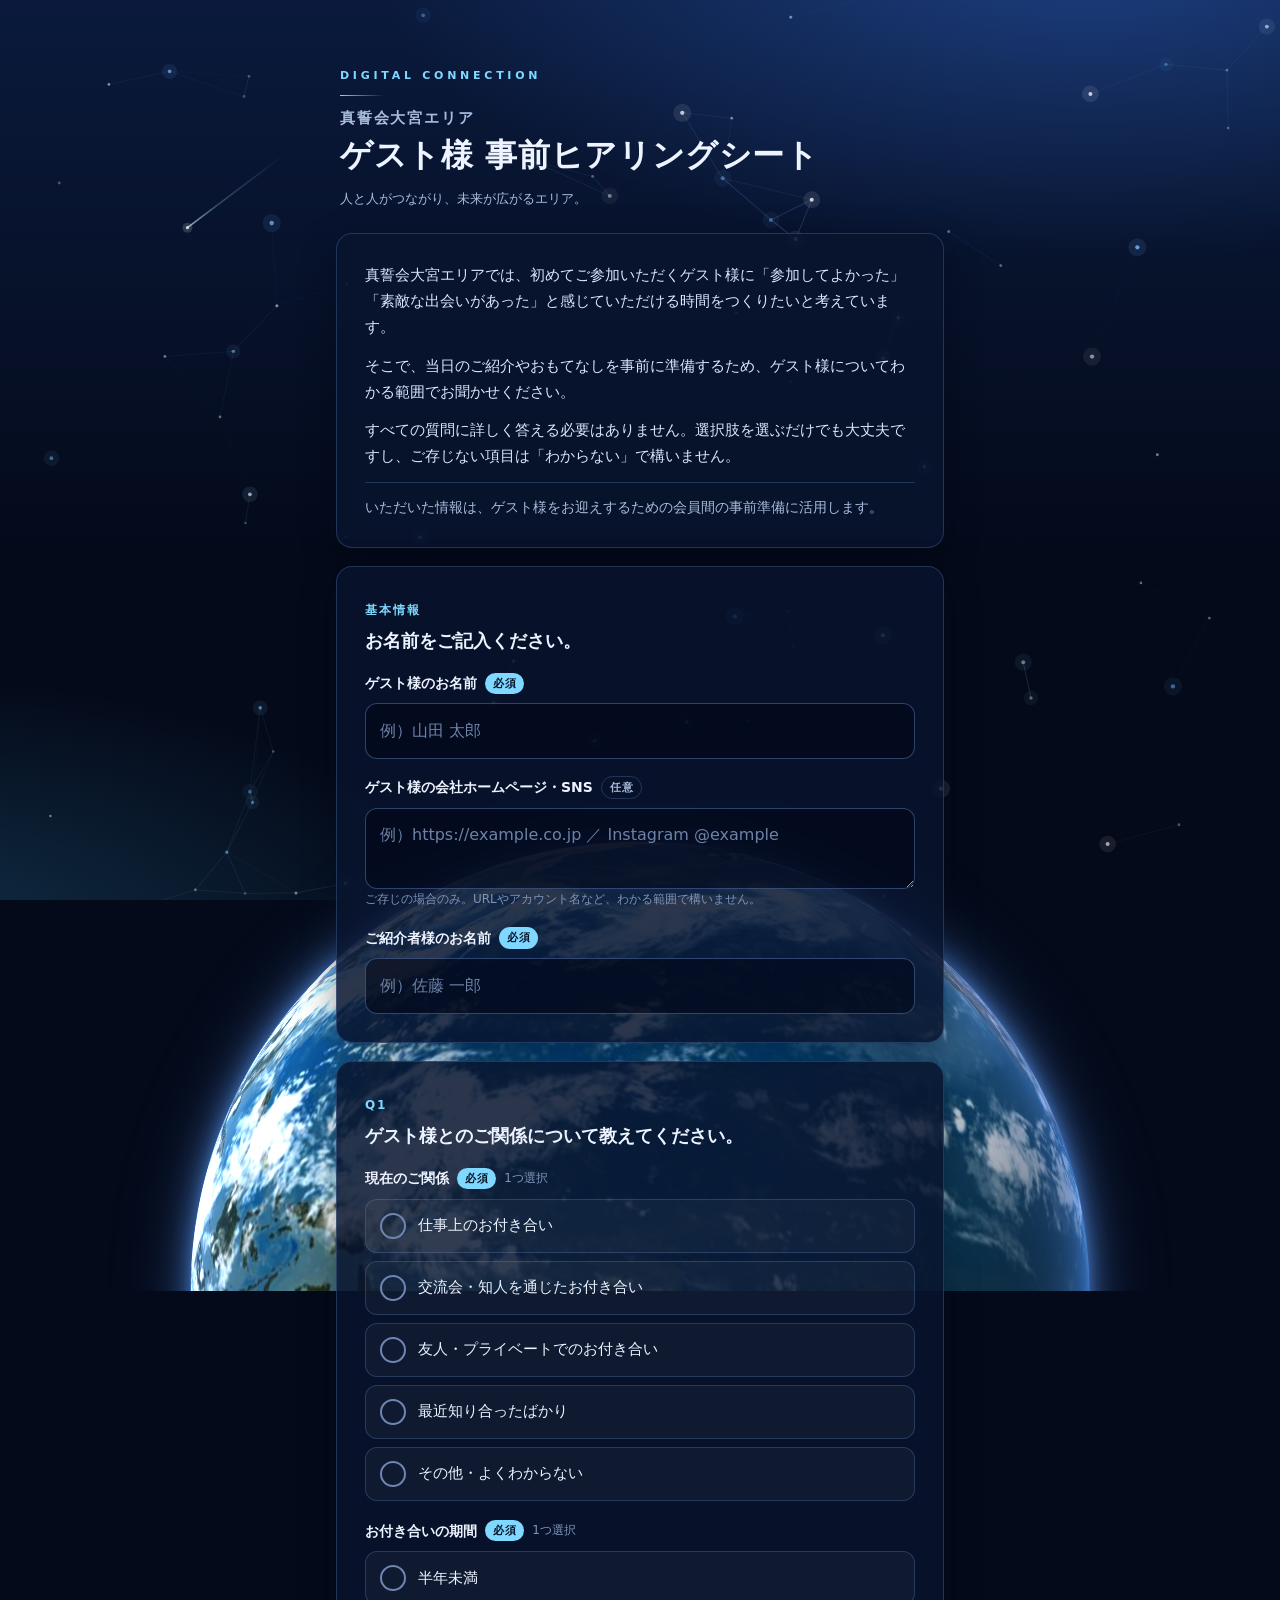
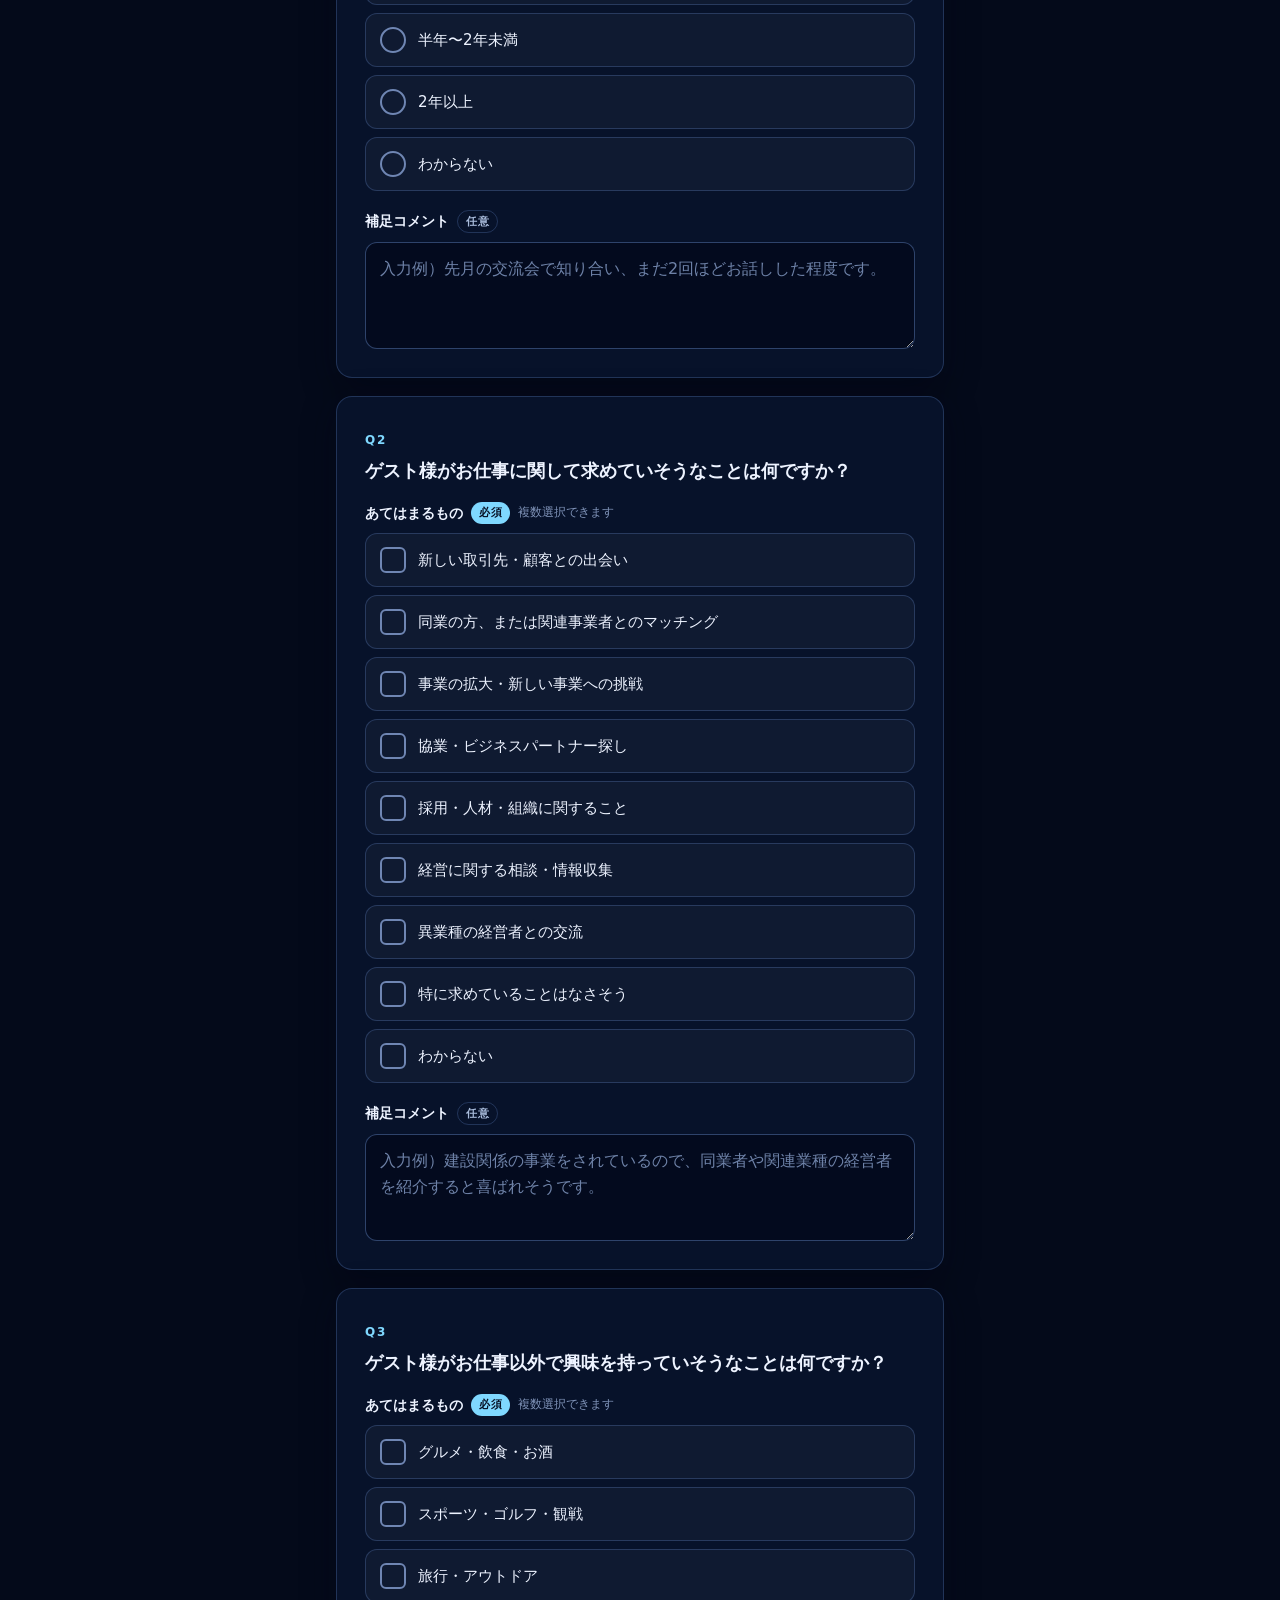
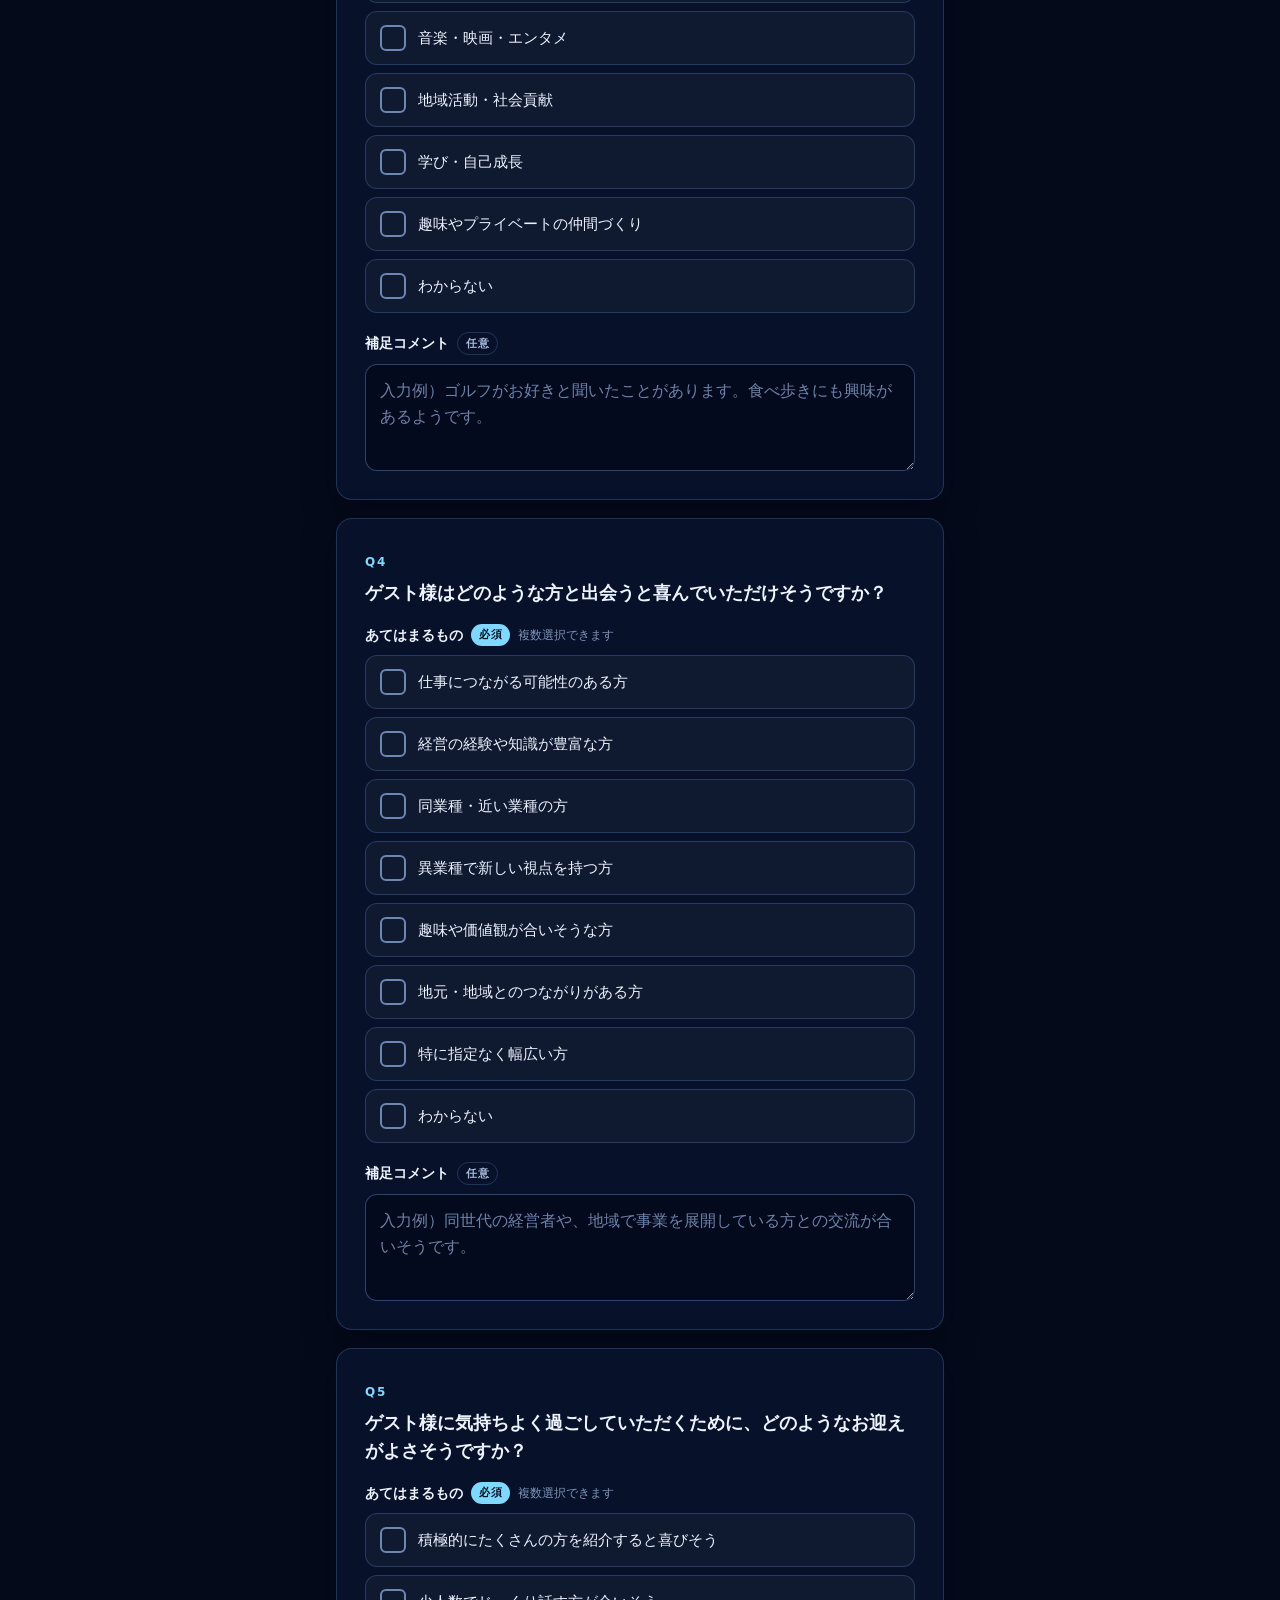
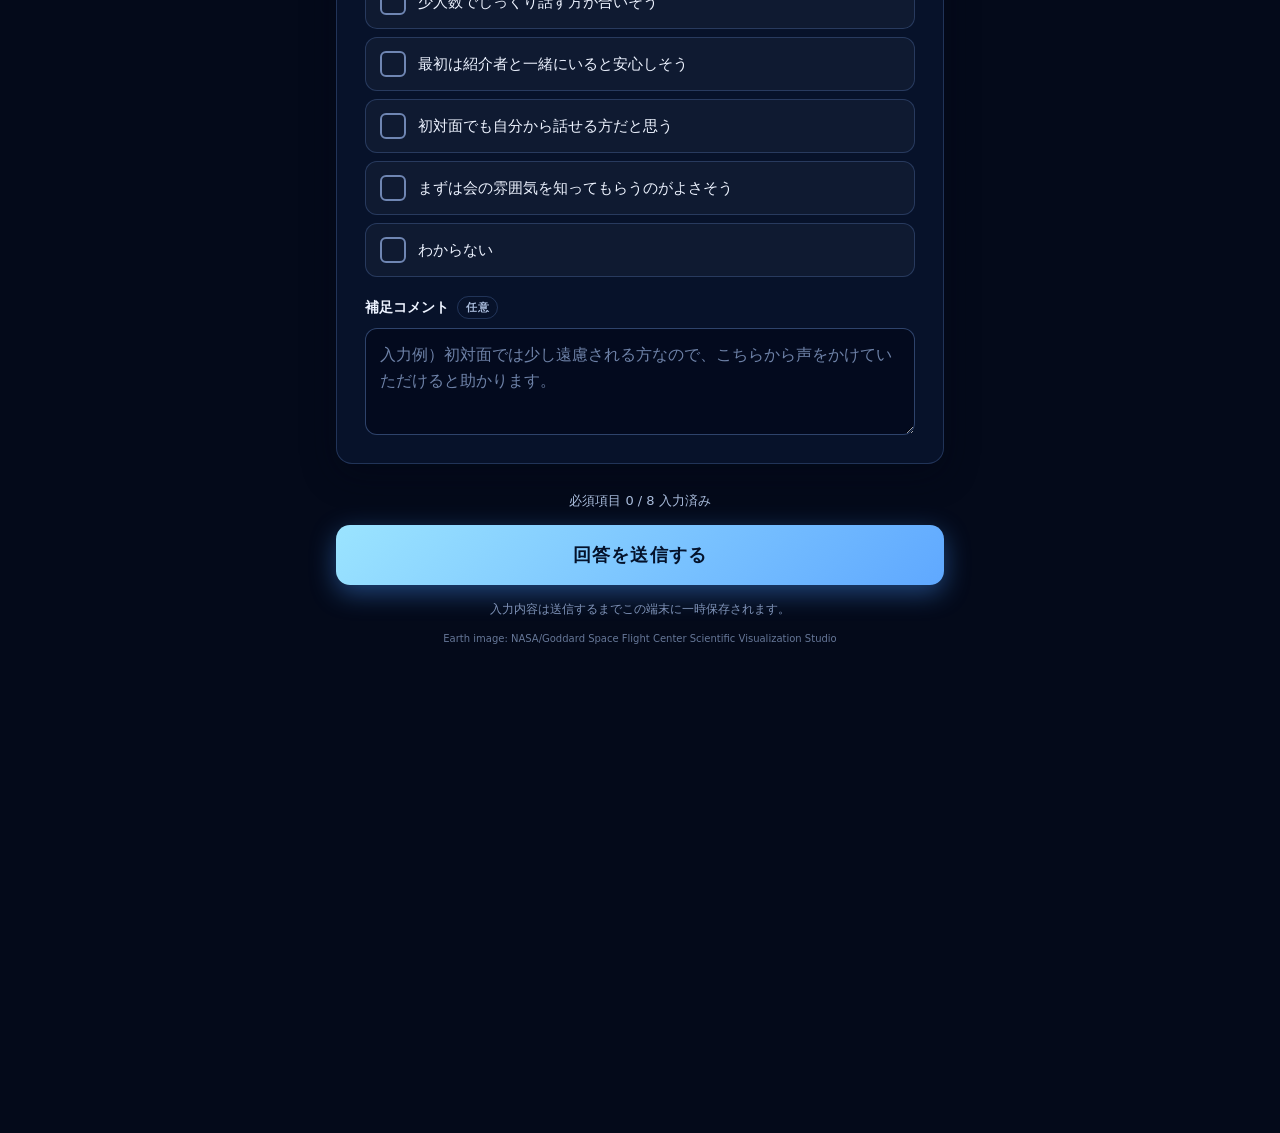
==== commit 96b4026a: "背景に実写の地球を追加（スクロールで昇り、ゆっくり自転） 地球の画像: NASA/Goddard Space Flight Center Scientific Visualization Studio" ====
--- a/index.html
+++ b/index.html
@@ -58,6 +58,7 @@
         <p class="progress" id="progress" aria-live="polite"></p>
         <button type="submit" class="btn" id="submitBtn">回答を送信する</button>
         <p class="note-small">入力内容は送信するまでこの端末に一時保存されます。</p>
+        <p class="credit">Earth image: NASA/Goddard Space Flight Center Scientific Visualization Studio</p>
       </div>
     </form>
   </div>
@@ -74,6 +75,7 @@
 
 <script src="js/config.js"></script>
 <script src="js/questions.js"></script>
+<script src="js/earth.js"></script>
 <script src="js/bg.js"></script>
 <script src="js/form.js"></script>
 </body>
--- a/css/style.css
+++ b/css/style.css
@@ -1,7 +1,7 @@
 :root {
   --bg0: #040a1a;
   --bg1: #0a1a3c;
-  --card: rgba(9, 20, 46, 0.8);
+  --card: rgba(9, 20, 46, 0.86);
   --card-line: rgba(130, 175, 255, 0.22);
   --text: #edf3ff;
   --sub: #a9bcdc;
@@ -51,8 +51,16 @@
     radial-gradient(circle at 38% 34%, #fffef6 0%, #e7edf9 52%, #b4c2de 100%);
   box-shadow: 0 0 36px 6px rgba(196, 220, 255, 0.34), 0 0 120px 44px rgba(110, 165, 255, 0.17);
 }
-/* 送信ボタンの下に、月が見える夜空の余白を取る */
-#formView { padding-bottom: clamp(96px, 24vw, 140px); }
+/* 地球：画面の下半分に半球が昇る。位置と回転は earth.js が決める */
+.earth {
+  position: fixed; left: 0; bottom: 0; z-index: 0; pointer-events: none;
+  width: 100vw; height: calc(50vh + 40px);
+  opacity: 0; transition: opacity 0.9s; will-change: transform;
+  transform: translate3d(0, 100%, 0);
+}
+/* 送信ボタンの下に、地球が見える余白を取る */
+#formView { padding-bottom: 46vh; }
+.credit { margin: 10px 0 0; font-size: 10px; color: var(--faint); text-align: center; opacity: 0.8; }
 .wrap { position: relative; z-index: 1; width: 100%; max-width: 640px; margin: 0 auto; padding: 28px 16px 72px; }
 .wrap.wide { max-width: 860px; }
 
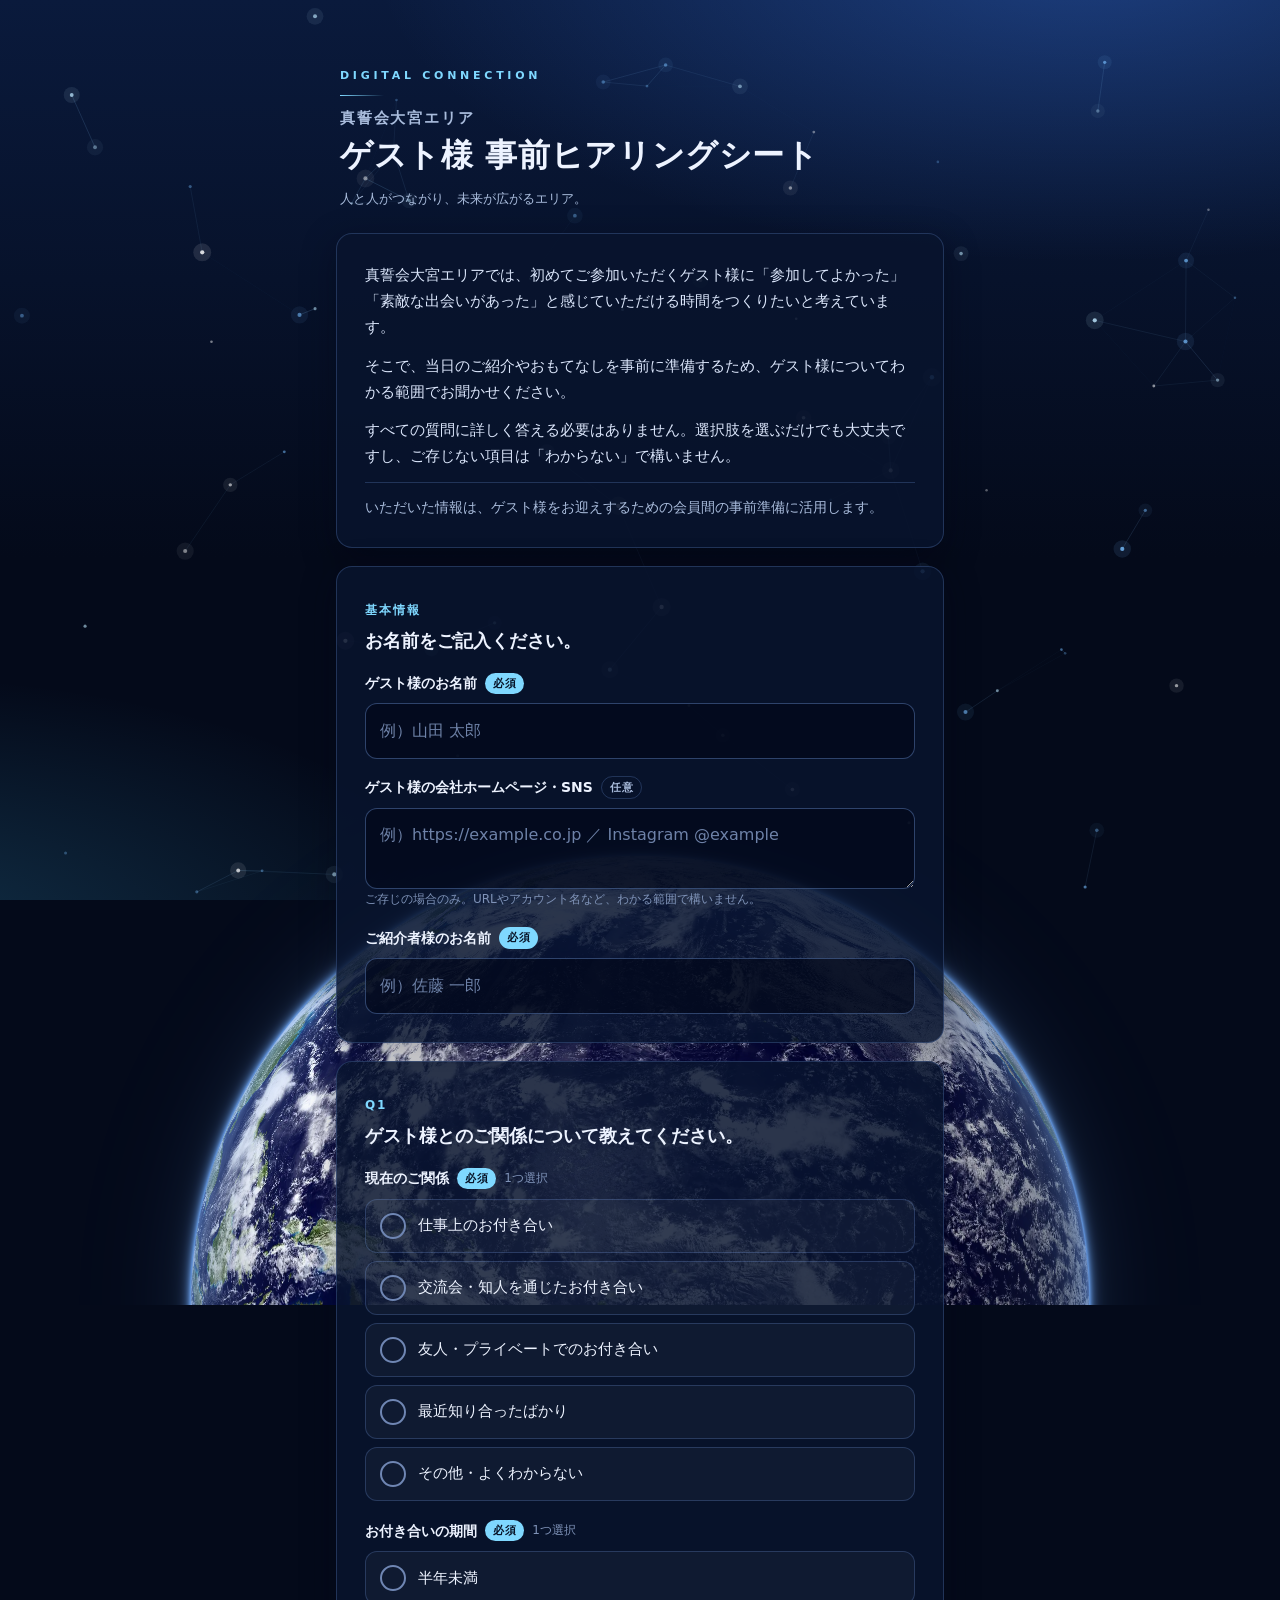
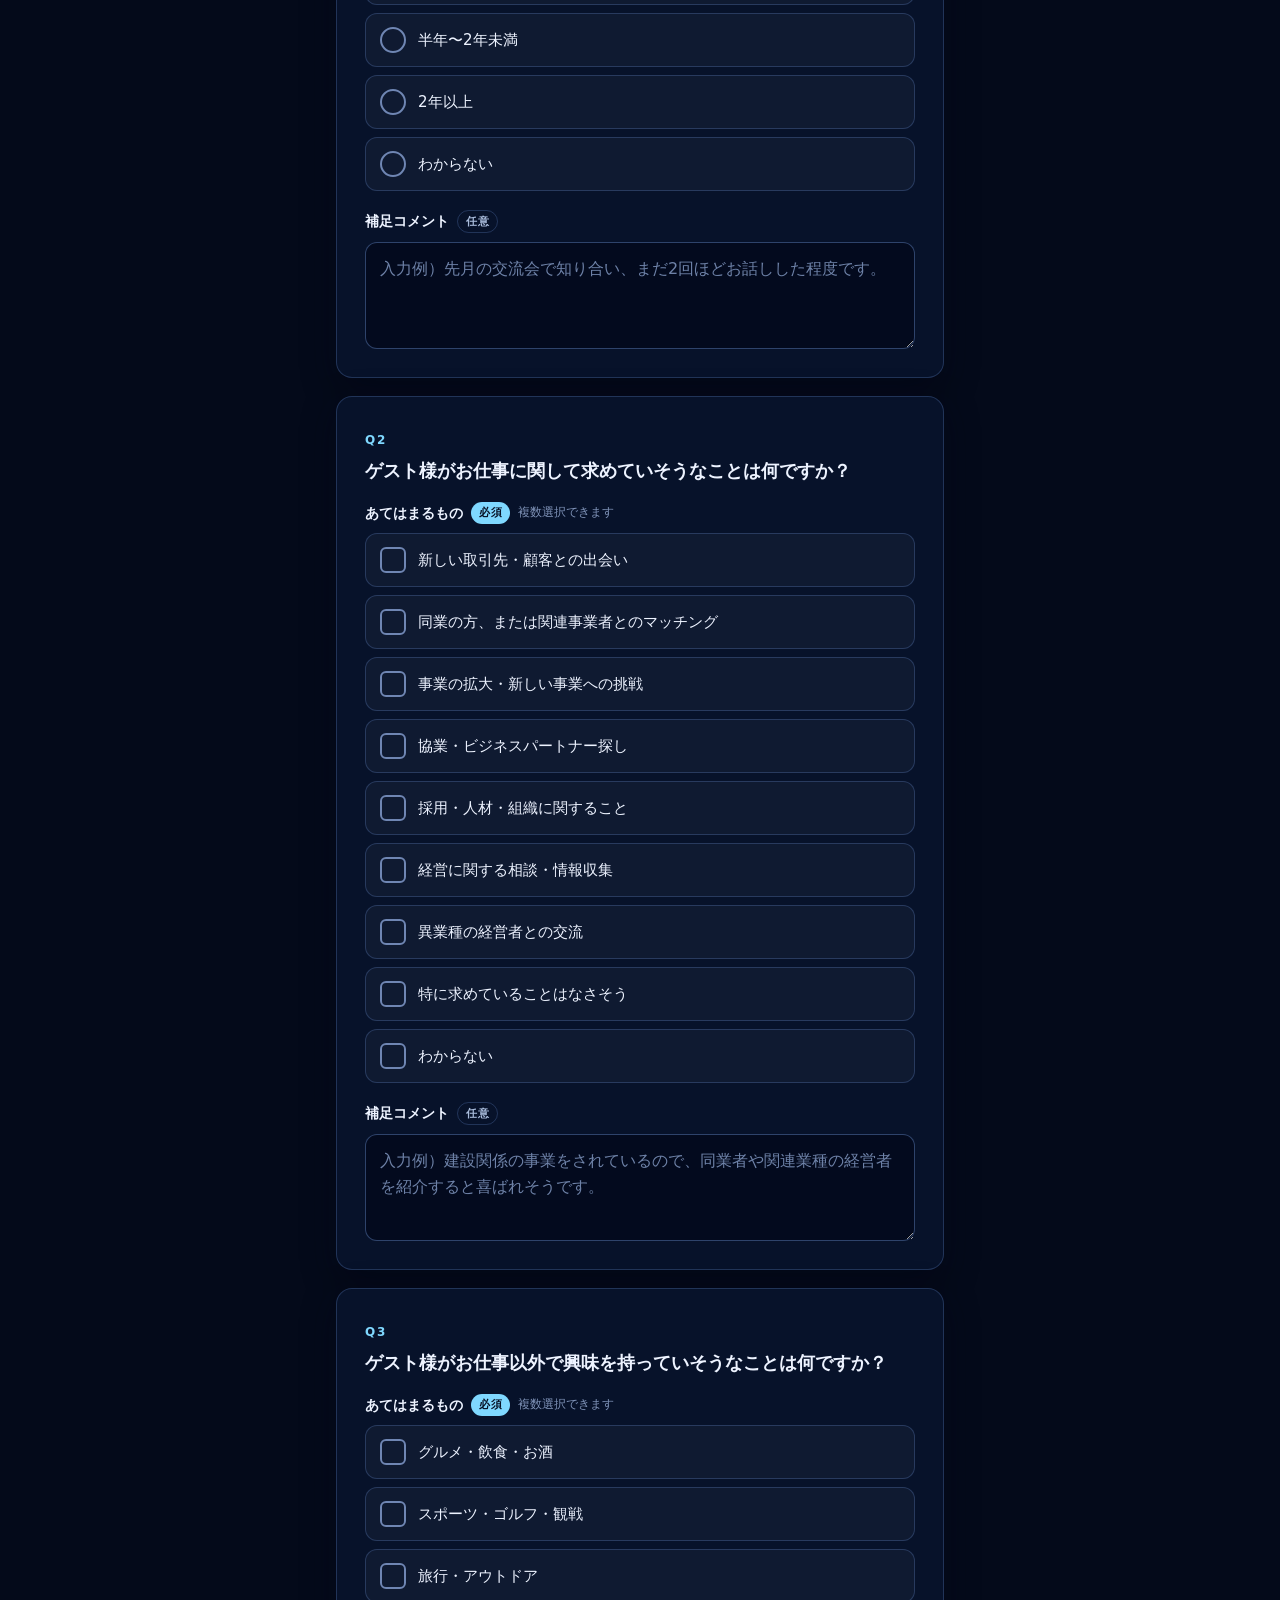
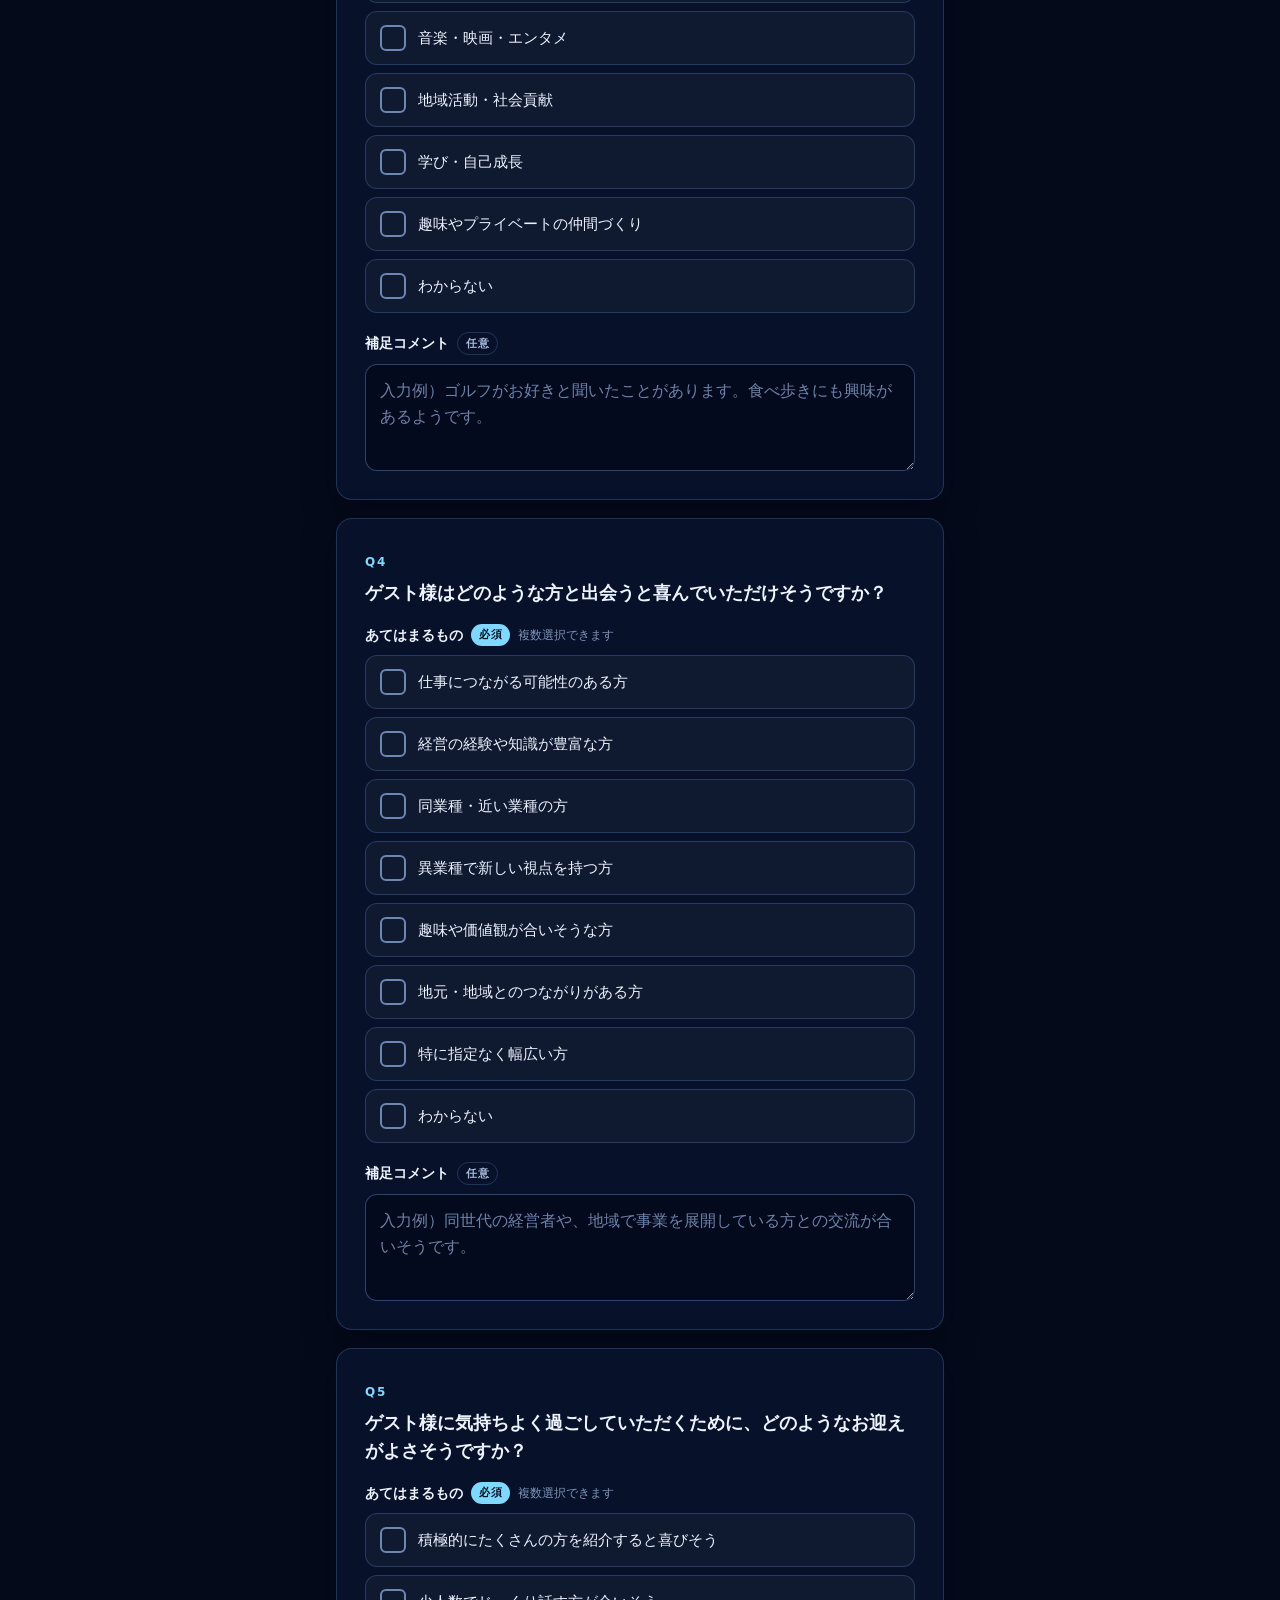
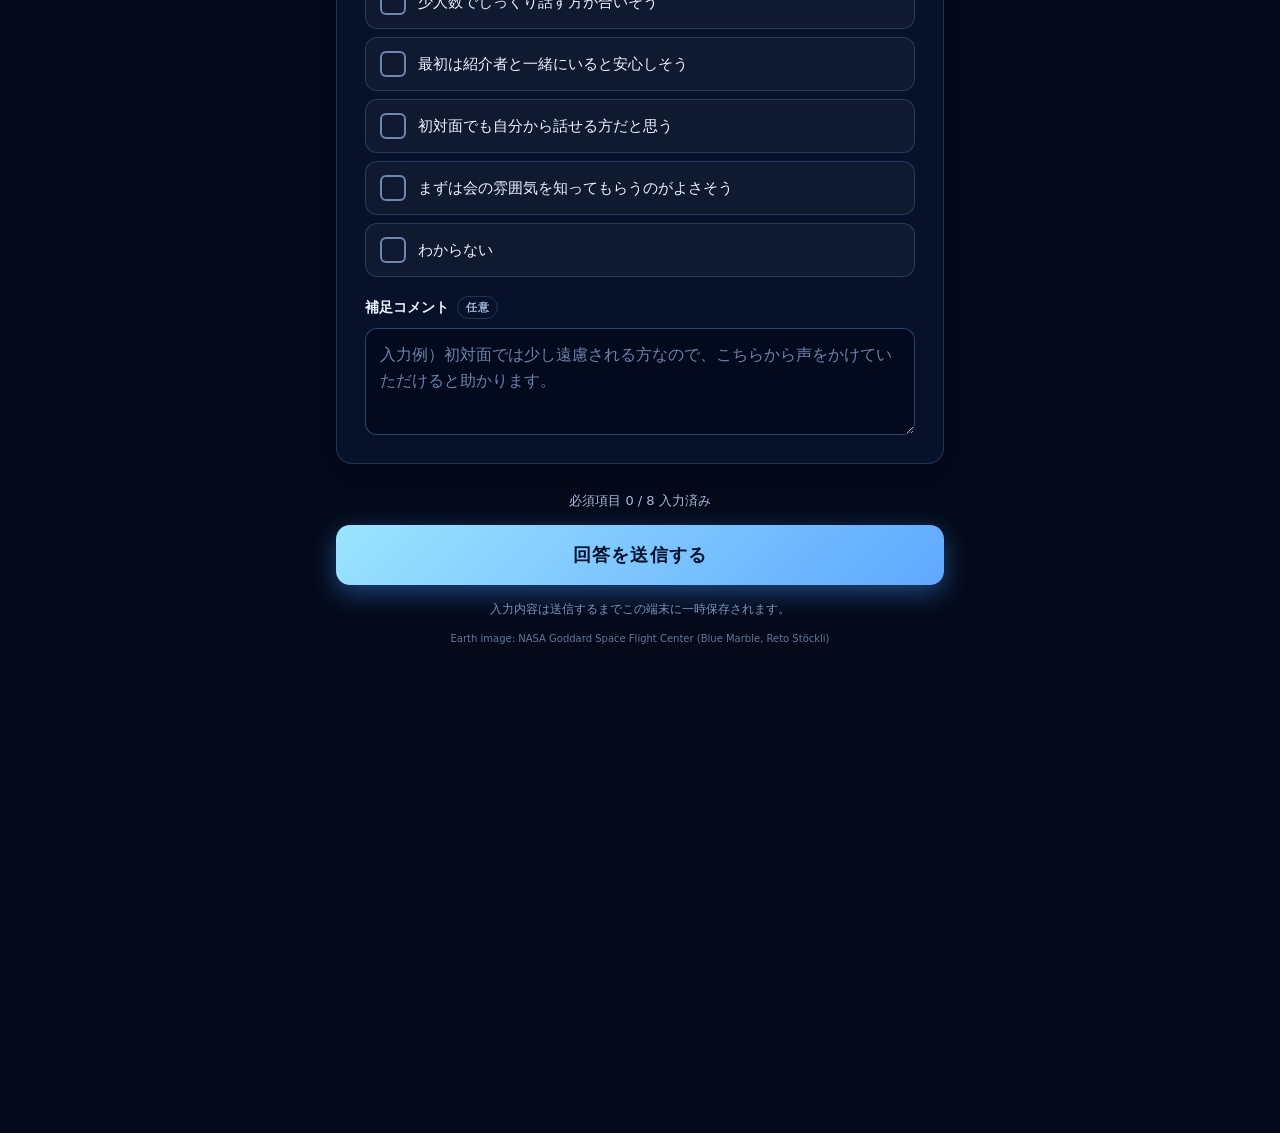
==== commit 417407f4: "地球の写真を高精細なブルーマーブル（雲つき）に差し替え、大気と海面の反射を追加 地球の画像: NASA Goddard Space Flight Center (Blue Marble, Reto S" ====
--- a/index.html
+++ b/index.html
@@ -58,7 +58,7 @@
         <p class="progress" id="progress" aria-live="polite"></p>
         <button type="submit" class="btn" id="submitBtn">回答を送信する</button>
         <p class="note-small">入力内容は送信するまでこの端末に一時保存されます。</p>
-        <p class="credit">Earth image: NASA/Goddard Space Flight Center Scientific Visualization Studio</p>
+        <p class="credit">Earth image: NASA Goddard Space Flight Center (Blue Marble, Reto Stöckli)</p>
       </div>
     </form>
   </div>
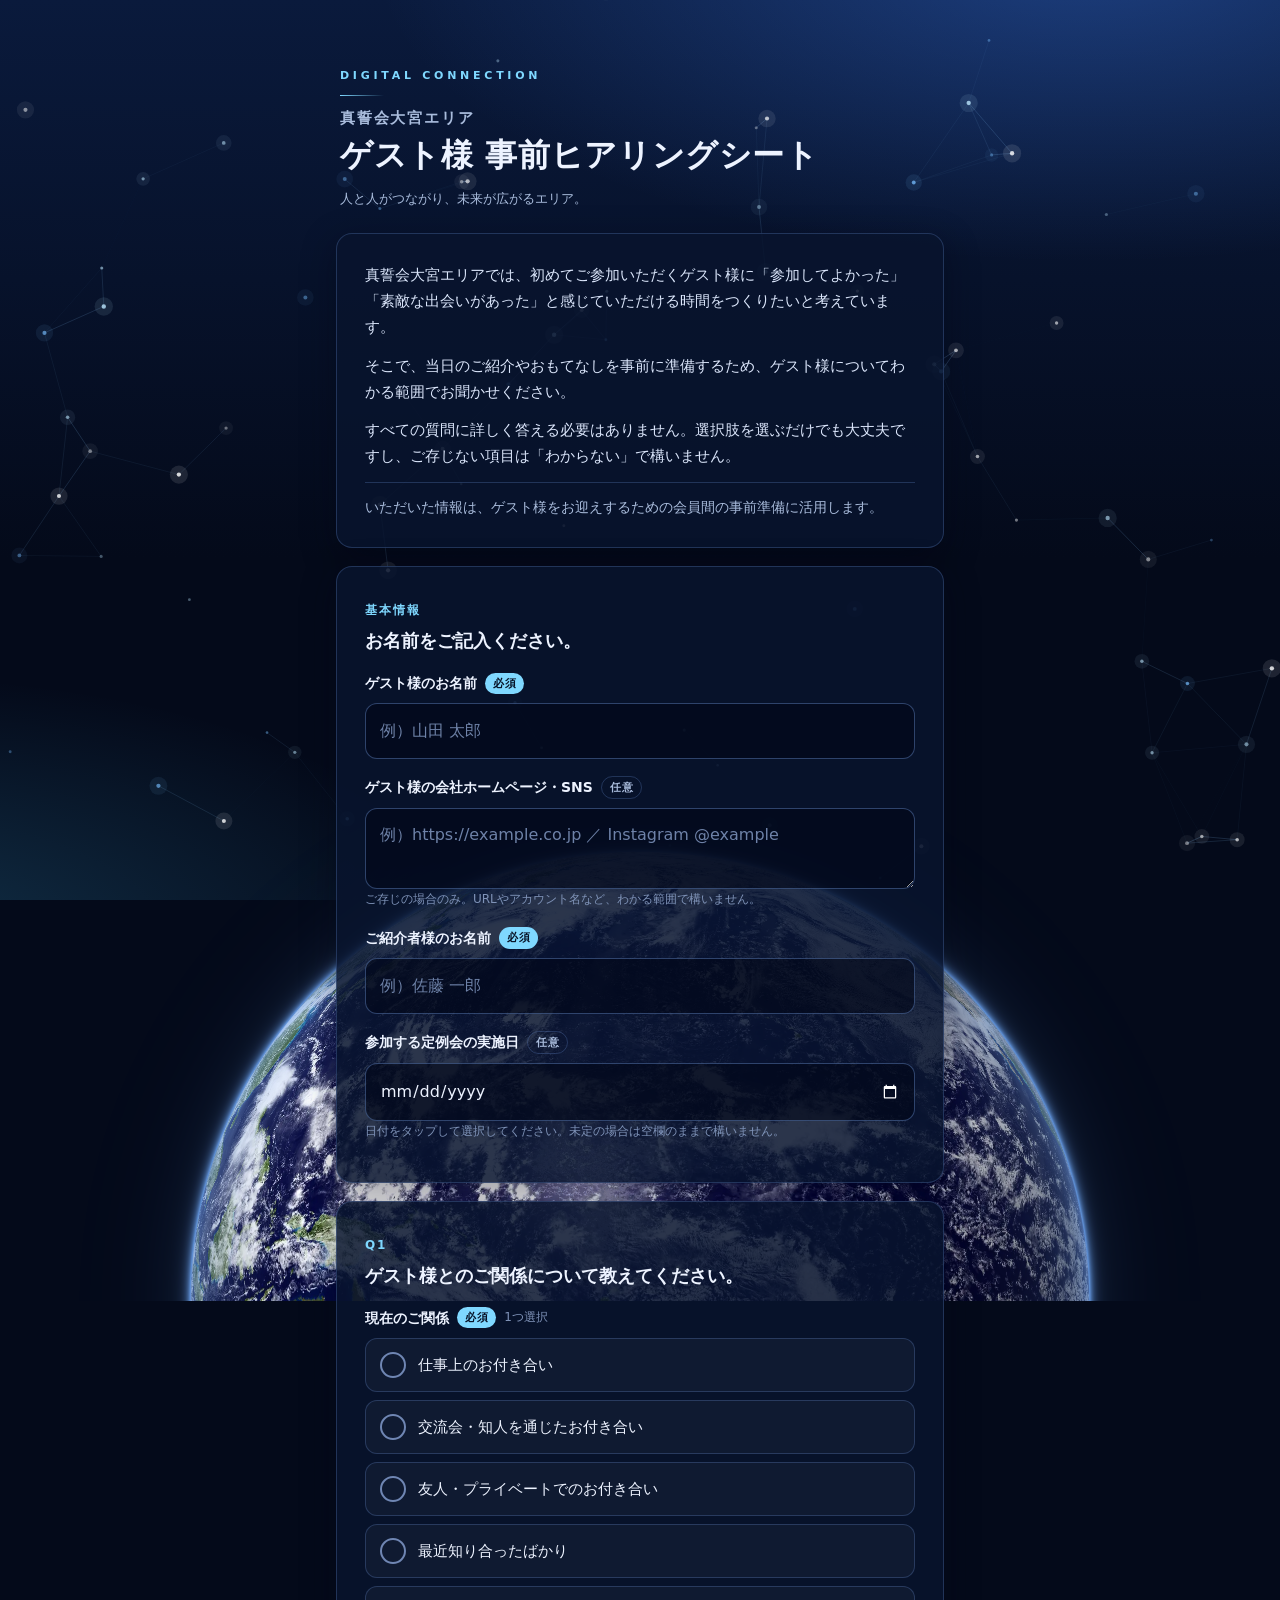
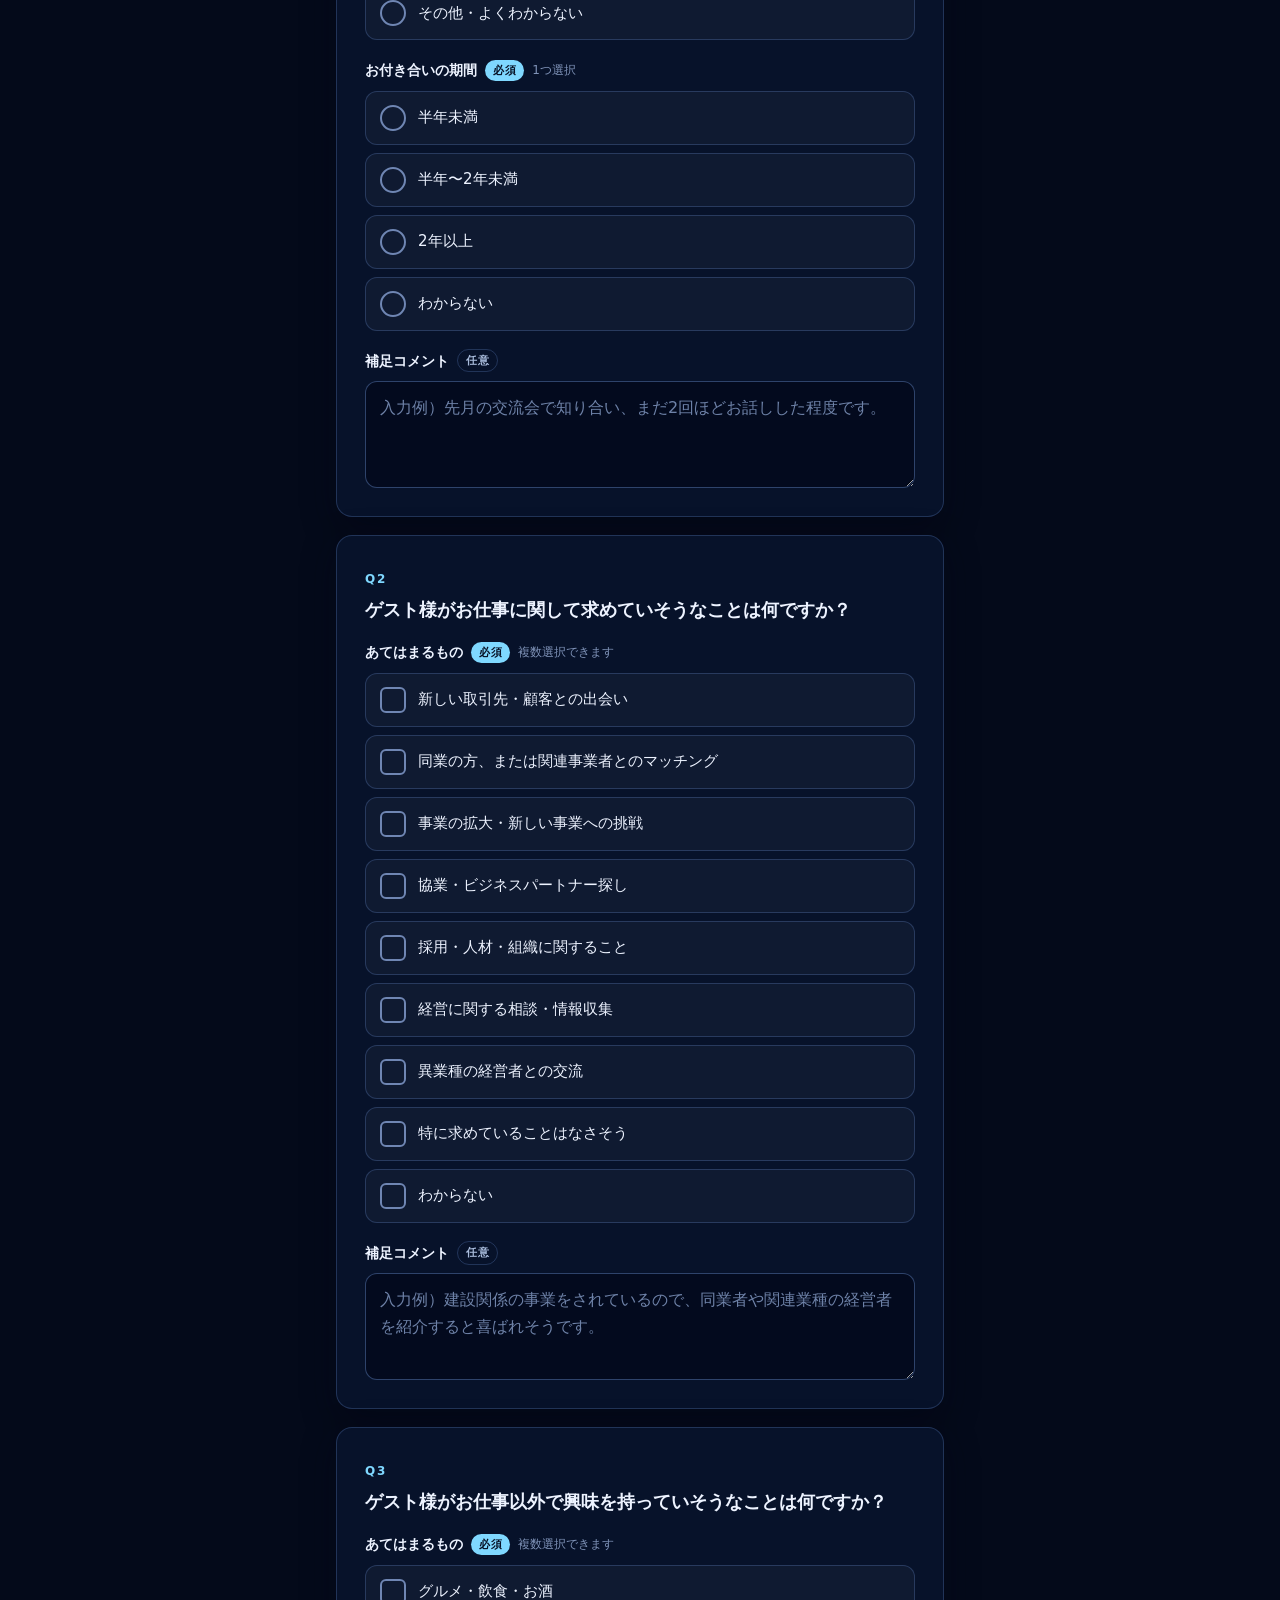
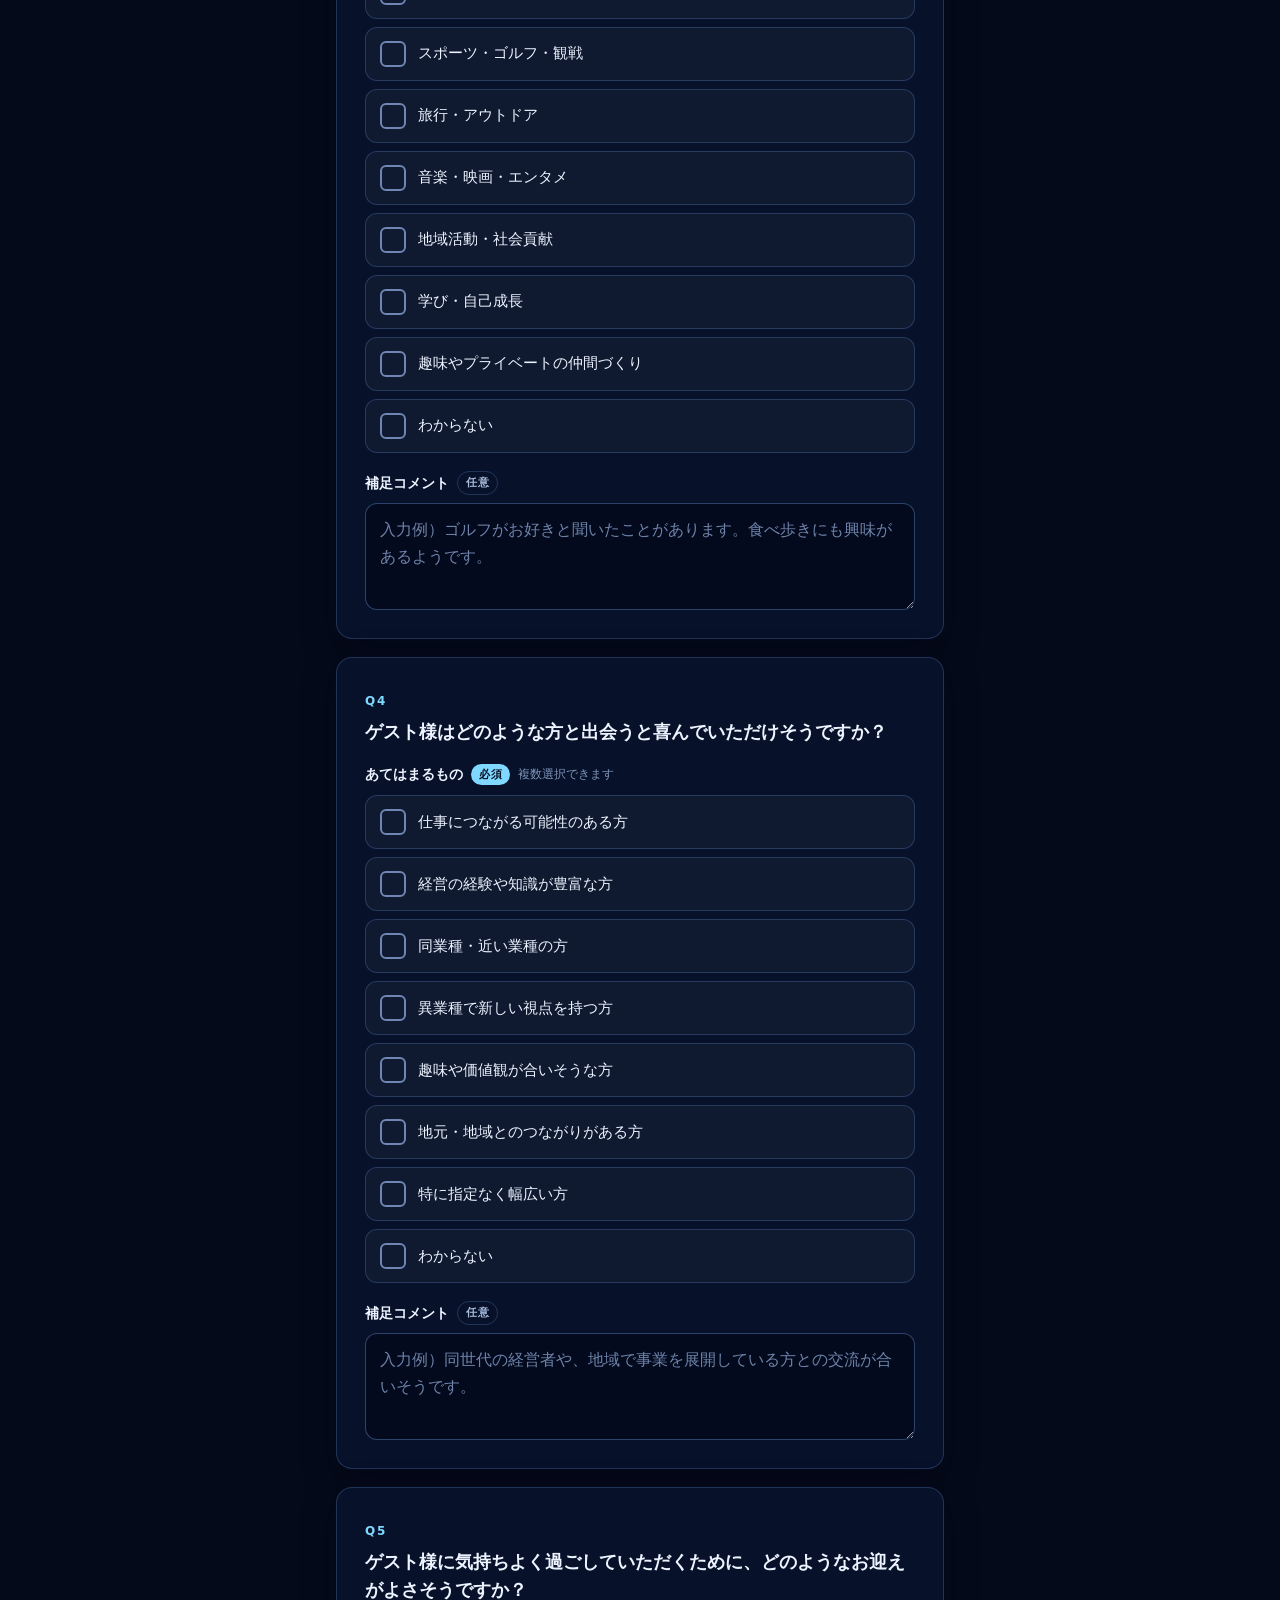
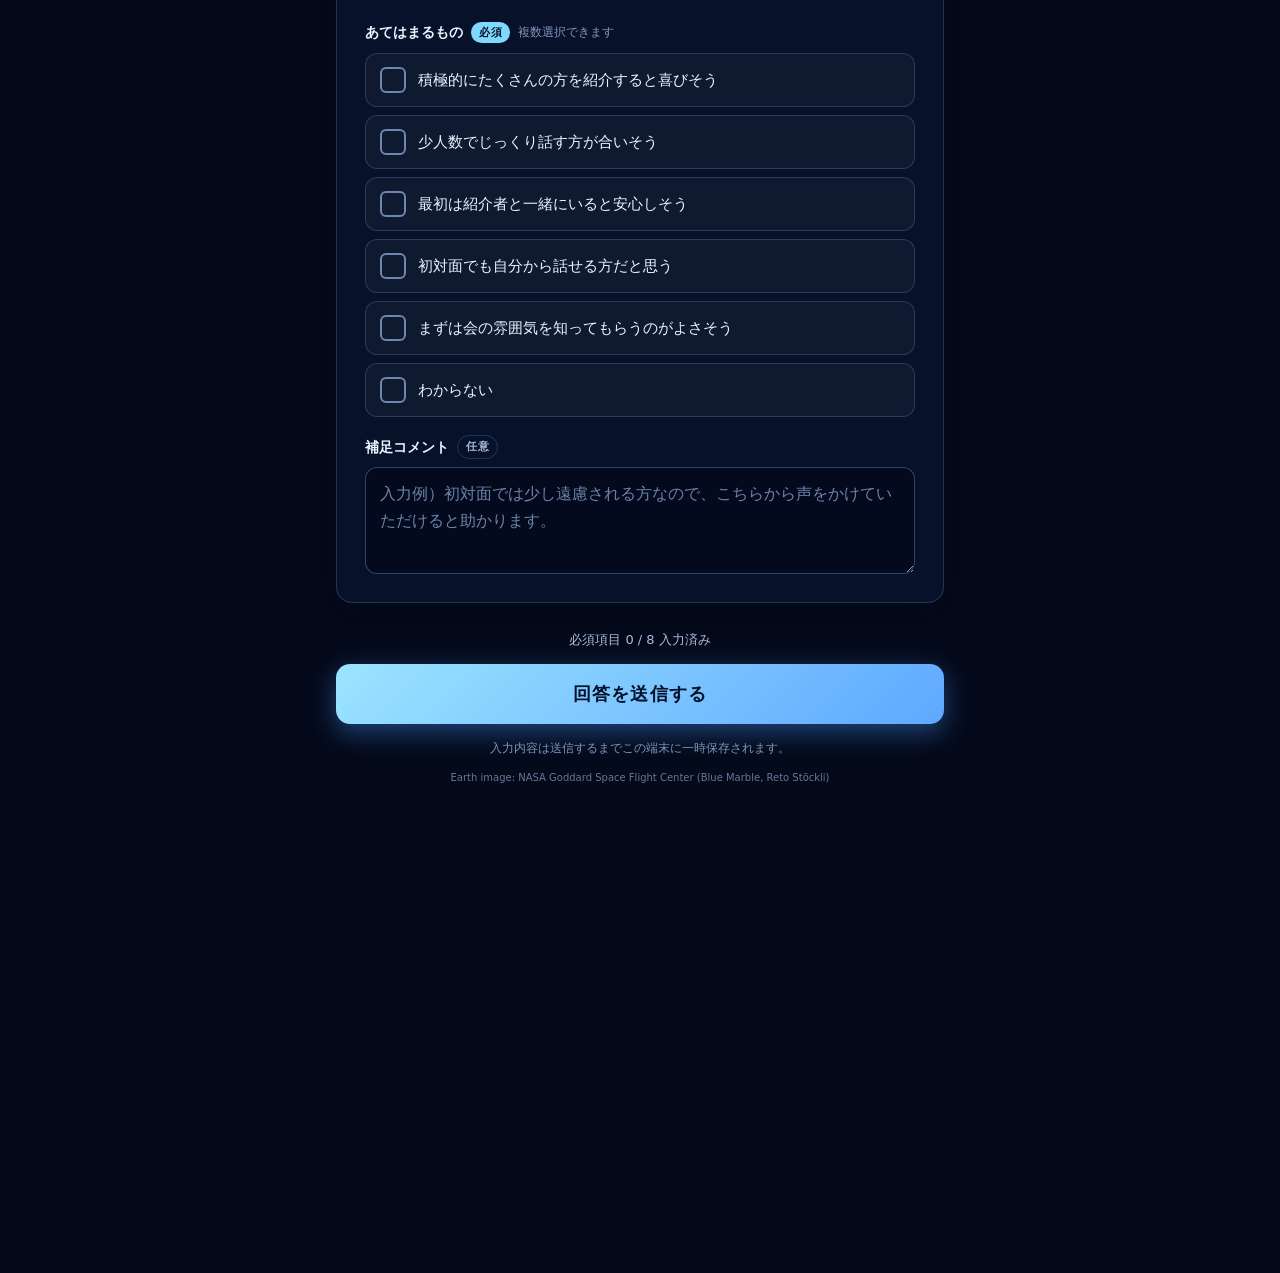
==== commit efb689b9: "参加する定例会の実施日（任意）の入力欄を追加 Co-Authored-By: Claude Fable 5.2 <noreply@anthropic.com>" ====
--- a/index.html
+++ b/index.html
@@ -49,6 +49,12 @@
           <input type="text" id="introducer" name="introducer" maxlength="60" placeholder="例）佐藤 一郎" enterkeyhint="next" aria-describedby="err-introducer">
           <p class="err" id="err-introducer" role="alert"></p>
         </div>
+        <div class="field" id="wrap-meeting_date">
+          <label class="field-label" for="meeting_date">参加する定例会の実施日 <span class="tag opt">任意</span></label>
+          <input type="date" id="meeting_date" name="meeting_date" min="2026-01-01" max="2099-12-31" aria-describedby="err-meeting_date">
+          <p class="hint-line">日付をタップして選択してください。未定の場合は空欄のままで構いません。</p>
+          <p class="err" id="err-meeting_date" role="alert"></p>
+        </div>
       </section>
 
       <div id="questions"></div>
--- a/css/style.css
+++ b/css/style.css
@@ -118,7 +118,7 @@
 }
 .opt input:focus-visible + span { outline: 2px solid #fff; outline-offset: 2px; }
 
-input[type="text"], input[type="search"], textarea {
+input[type="text"], input[type="search"], input[type="date"], textarea {
   display: block; width: 100%;
   font: inherit; font-size: 16px; color: var(--text);
   background: rgba(2, 8, 24, 0.6);
@@ -131,6 +131,8 @@
 input:focus, textarea:focus { outline: none; border-color: var(--cyan); box-shadow: 0 0 0 3px rgba(127, 216, 255, 0.22); }
 .hint-line { margin: 6px 2px 0; font-size: 12px; color: var(--faint); }
 textarea.short { min-height: 76px; }
+input[type="date"] { text-align: left; }
+input[type="date"]::-webkit-date-and-time-value { text-align: left; }
 .field { margin: 0 0 16px; }
 .field:last-child, .part:last-child { margin-bottom: 0; }
 
